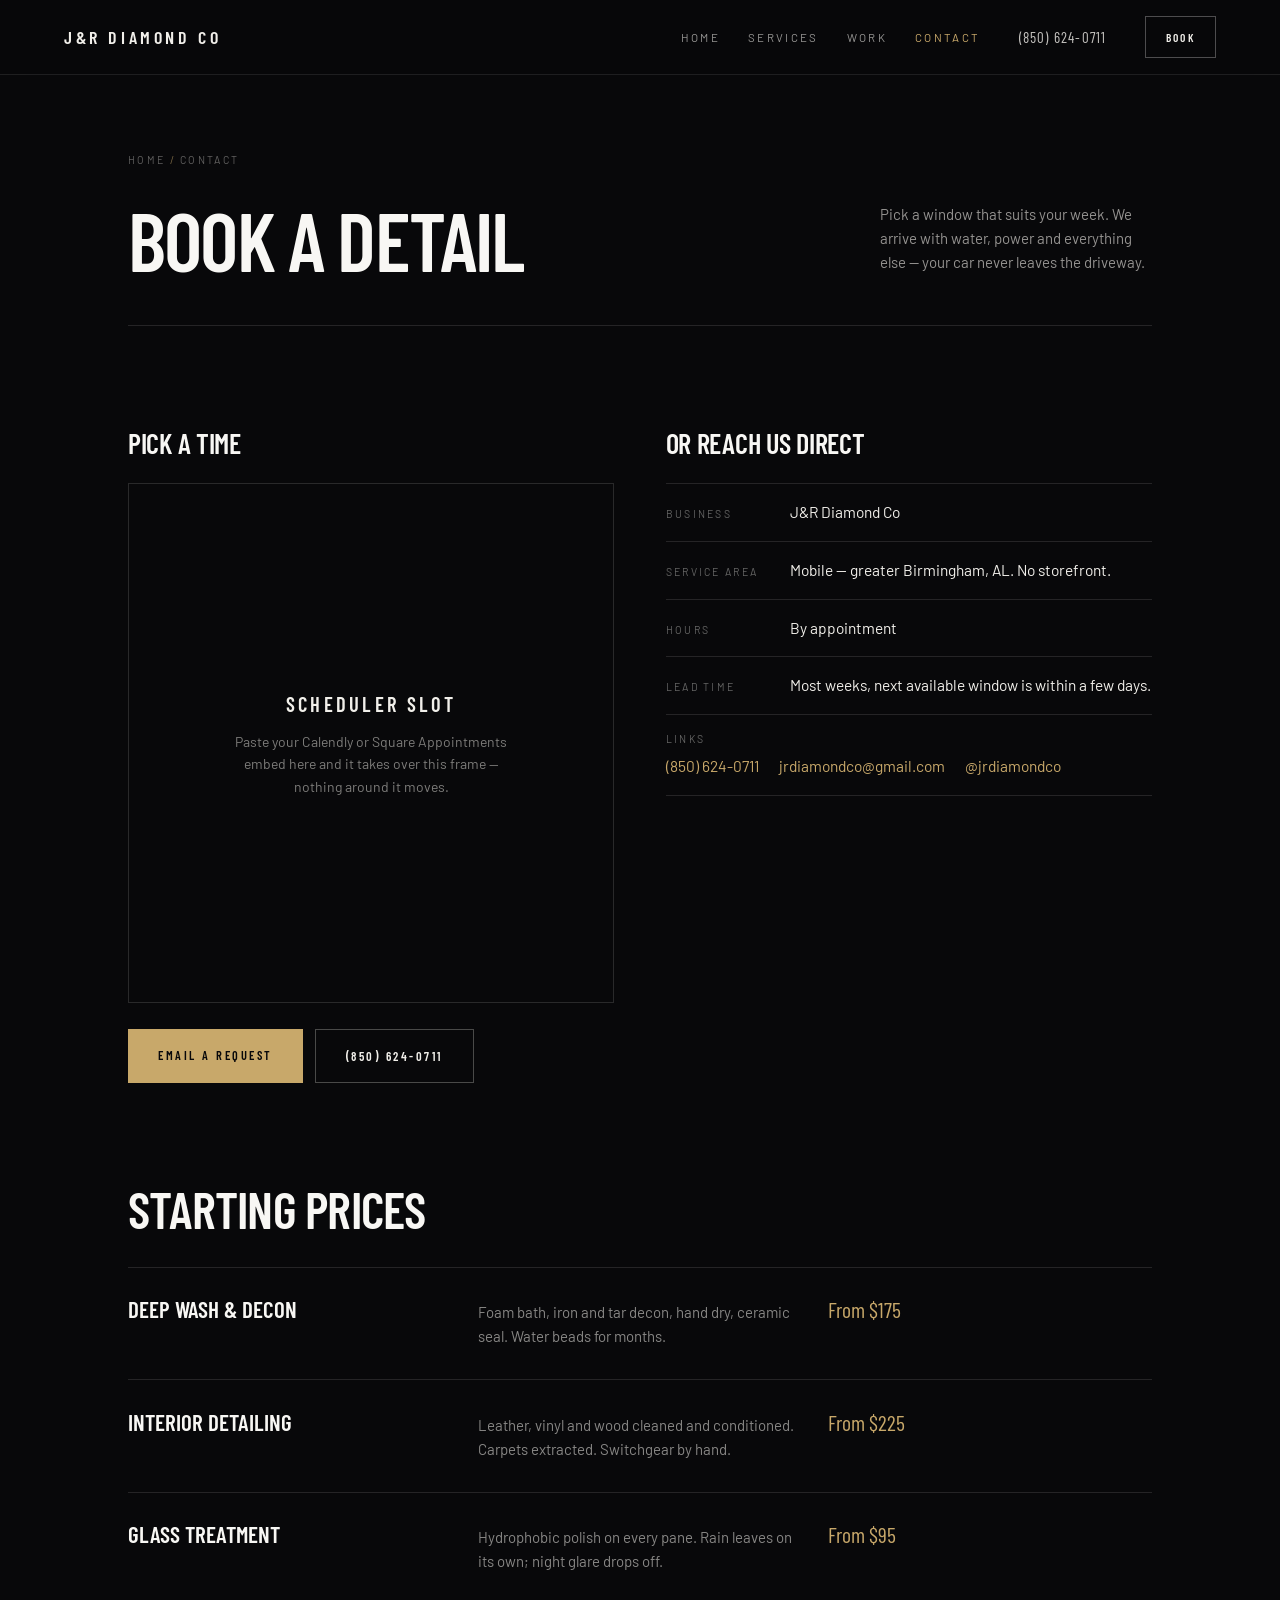
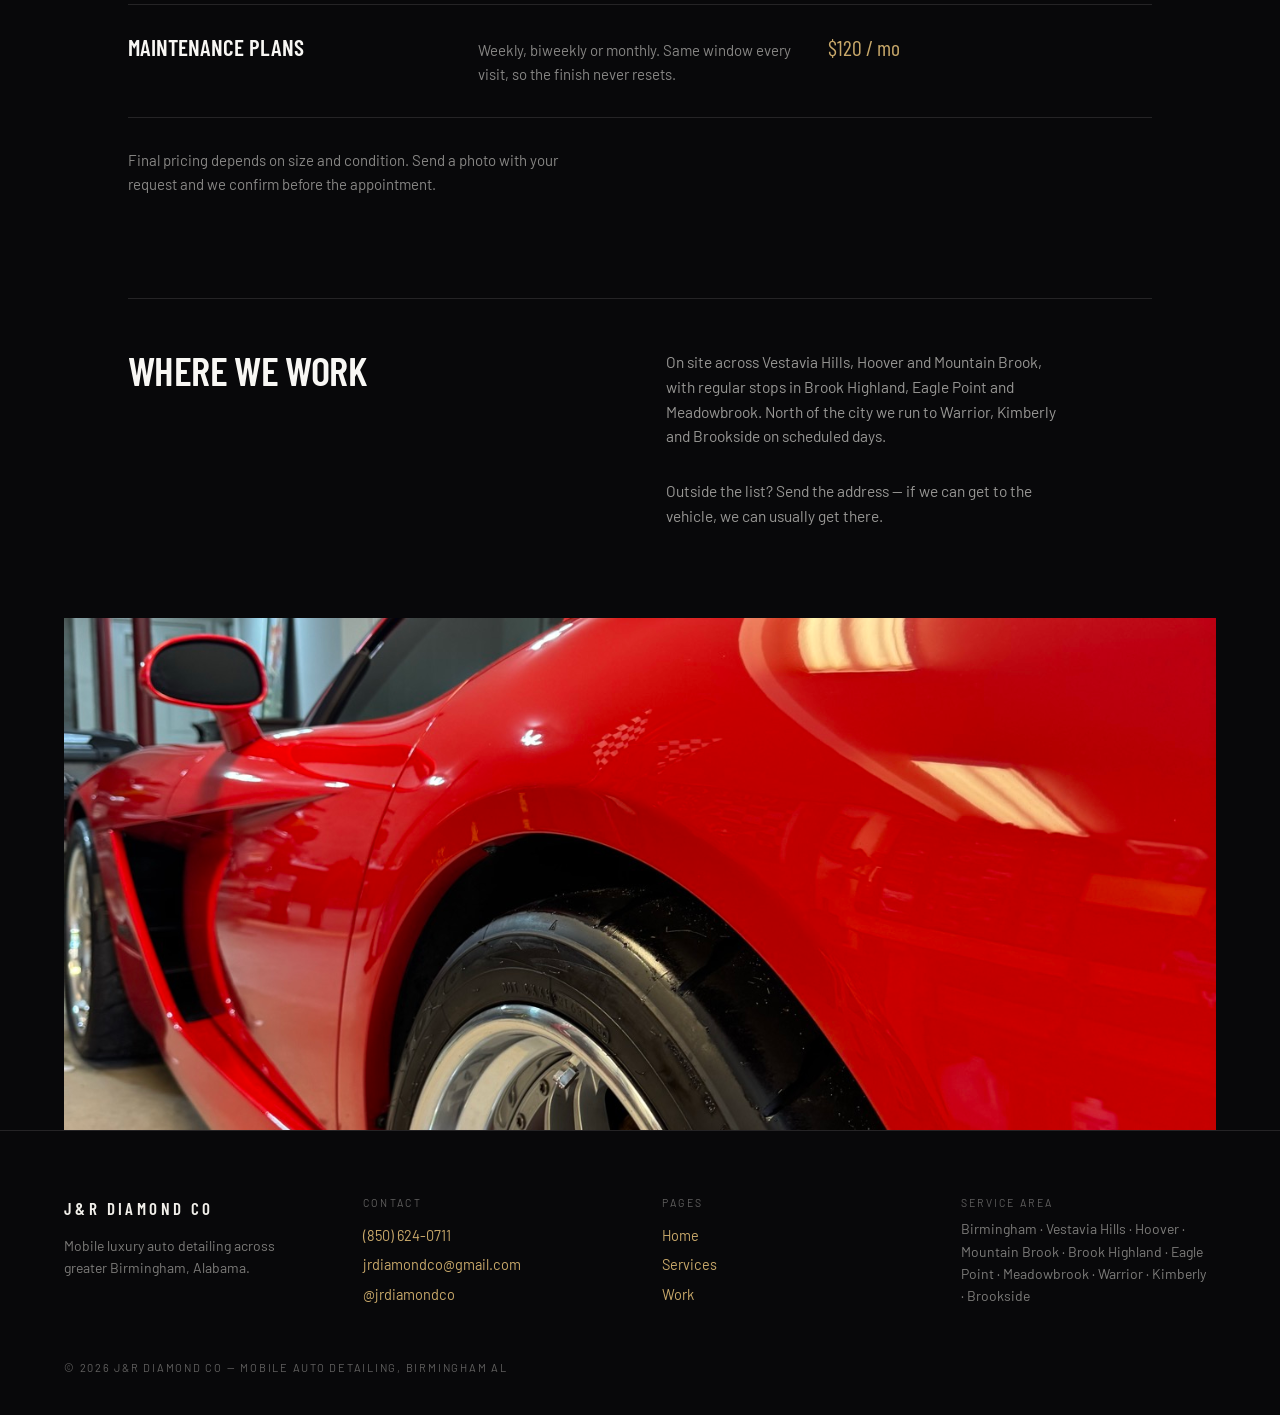
==== contact.html @ c534e70c "Initial commit: J&R Diamond Co site + Decap CMS integration Adds a runtime data loader (js/content.j" ====
<!DOCTYPE html>
<html lang="en">
<head>
<meta charset="utf-8">
<meta name="viewport" content="width=device-width, initial-scale=1">
<title>Book Mobile Detailing in Birmingham, AL | J&amp;R Diamond Co</title>
<meta name="description" content="Book mobile auto detailing with J&amp;R Diamond Co — call (850) 624-0711 or email jrdiamondco@gmail.com. On-site ceramic coating, interior detailing and glass treatment across greater Birmingham, Alabama.">
<meta name="robots" content="index, follow, max-image-preview:large">
<link rel="canonical" href="https://jrdiamondco.com/contact">
<meta property="og:type" content="website">
<meta property="og:site_name" content="J&amp;R Diamond Co">
<meta property="og:title" content="Book Mobile Detailing in Birmingham, AL | J&amp;R Diamond Co">
<meta property="og:description" content="Pick a window and we come to you — ceramic sealing, interior detailing and glass treatment across greater Birmingham, Alabama.">
<meta property="og:url" content="https://jrdiamondco.com/contact">
<meta property="og:image" content="https://jrdiamondco.com/images/og-jr-diamond-co-mobile-detailing-birmingham.jpg">
<meta property="og:image:width" content="1200">
<meta property="og:image:height" content="630">
<meta name="twitter:card" content="summary_large_image">
<meta name="twitter:title" content="Book Mobile Detailing in Birmingham, AL | J&amp;R Diamond Co">
<meta name="twitter:description" content="Call (850) 624-0711 or email jrdiamondco@gmail.com to book a mobile detail in greater Birmingham, Alabama.">
<meta name="twitter:image" content="https://jrdiamondco.com/images/og-jr-diamond-co-mobile-detailing-birmingham.jpg">
<link rel="stylesheet" href="css/style.css?v=5">
<script type="application/ld+json">
{
  "@context": "https://schema.org",
  "@type": "ContactPage",
  "@id": "https://jrdiamondco.com/contact#page",
  "url": "https://jrdiamondco.com/contact",
  "name": "Book mobile detailing — Birmingham, AL",
  "about": { "@id": "https://jrdiamondco.com/#business" },
  "breadcrumb": { "@type": "BreadcrumbList", "itemListElement": [
    { "@type": "ListItem", "position": 1, "name": "Home", "item": "https://jrdiamondco.com/" },
    { "@type": "ListItem", "position": 2, "name": "Contact", "item": "https://jrdiamondco.com/contact" }
  ] },
  "mainEntity": { "@type": "AutoDetailing", "@id": "https://jrdiamondco.com/#business", "name": "J&R Diamond Co", "telephone": "+1-850-624-0711", "email": "jrdiamondco@gmail.com", "url": "https://jrdiamondco.com/", "areaServed": { "@type": "City", "name": "Birmingham, AL" } }
}
</script>
</head>
<body>

<header class="site-header">
  <div class="wrap">
    <a href="index.html" class="wordmark">J&amp;R Diamond Co</a>
    <nav class="primary-nav" aria-label="Primary">
      <a href="index.html">Home</a>
      <a href="services.html">Services</a>
      <a href="gallery.html">Work</a>
      <a href="contact.html" aria-current="page">Contact</a>
    </nav>
    <a href="tel:+18506240711" class="nav-phone">(850) 624-0711</a>
    <a href="#book" class="btn-sm">Book</a>
    <button type="button" class="nav-burger" data-nav-burger aria-label="Open menu" aria-expanded="false" aria-controls="mobile-nav">
      <svg width="20" height="20" viewBox="0 0 24 24" fill="none" stroke="currentColor" stroke-width="1.6" stroke-linecap="round"><line class="l1" x1="3" y1="6" x2="21" y2="6"></line><line class="l2" x1="3" y1="12" x2="21" y2="12"></line><line class="l3" x1="3" y1="18" x2="21" y2="18"></line></svg>
    </button>
  </div>
</header>

<nav class="mobile-nav" id="mobile-nav" data-mobile-nav aria-label="Mobile">
  <a href="index.html">Home</a>
  <a href="services.html">Services</a>
  <a href="gallery.html">Work</a>
  <a href="contact.html" aria-current="page">Contact</a>
  <div class="mobile-nav-meta">
    <a href="tel:+18506240711">(850) 624-0711</a>
    <a href="#book">Book a detail →</a>
  </div>
</nav>

<main class="page-main">
  <div class="wrap">

    <nav class="breadcrumb" aria-label="Breadcrumb">
      <a href="index.html">Home</a> <span class="sep">/</span> Contact
    </nav>

    <div class="page-head">
      <h1>Book a detail</h1>
      <p>Pick a window that suits your week. We arrive with water, power and everything else — your car never leaves the driveway.</p>
    </div>

    <section id="book" class="booking-section" data-reveal>
      <div class="book-grid">

        <div class="book-col">
          <h2>Pick a time</h2>
          <div class="scheduler-embed" id="scheduler-embed">
            <div>
              <p class="t">Scheduler slot</p>
              <p class="d">Paste your Calendly or Square Appointments embed here and it takes over this frame — nothing around it moves.</p>
            </div>
          </div>
          <div class="book-btn-row">
            <a href="mailto:jrdiamondco@gmail.com?subject=Detail%20request%20—%20J%26R%20Diamond%20Co" class="btn btn-primary">Email a request</a>
            <a href="tel:+18506240711" class="btn btn-secondary">(850) 624-0711</a>
          </div>
        </div>

        <div class="book-col">
          <h2>Or reach us direct</h2>
          <dl class="info-list">
            <div class="info-row">
              <dt>Business</dt>
              <dd>J&amp;R Diamond Co</dd>
            </div>
            <div class="info-row">
              <dt>Service area</dt>
              <dd data-location-summary>Mobile — greater Birmingham, AL. No storefront.</dd>
            </div>
            <div class="info-row">
              <dt>Hours</dt>
              <dd>By appointment</dd>
            </div>
            <div class="info-row">
              <dt>Lead time</dt>
              <dd>Most weeks, next available window is within a few days.</dd>
            </div>
            <div class="info-row">
              <dt>Links</dt>
              <dd class="links">
                <a href="tel:+18506240711">(850) 624-0711</a>
                <a href="mailto:jrdiamondco@gmail.com?subject=Detail%20request%20—%20J%26R%20Diamond%20Co">jrdiamondco@gmail.com</a>
                <a href="https://www.instagram.com/jrdiamondco" rel="noopener">@jrdiamondco</a>
              </dd>
            </div>
          </dl>
        </div>
      </div>
    </section>

    <section aria-label="Services and starting prices" data-reveal>
      <h2 class="section-h" style="margin-bottom:clamp(20px,2.6vw,36px)">Starting prices</h2>
      <div class="price-rows">
        <a href="services.html" class="price-row" data-package="0">
          <h3 data-package-name>Deep Wash &amp; Decon</h3>
          <p class="note" data-package-description>Foam bath, iron and tar decon, hand dry, ceramic seal. Water beads for months.</p>
          <p class="price" data-package-price>From $175</p>
        </a>
        <a href="services.html" class="price-row" data-package="1">
          <h3 data-package-name>Interior Detailing</h3>
          <p class="note" data-package-description>Leather, vinyl and wood cleaned and conditioned. Carpets extracted. Switchgear by hand.</p>
          <p class="price" data-package-price>From $225</p>
        </a>
        <a href="services.html" class="price-row" data-package="2">
          <h3 data-package-name>Glass Treatment</h3>
          <p class="note" data-package-description>Hydrophobic polish on every pane. Rain leaves on its own; night glare drops off.</p>
          <p class="price" data-package-price>From $95</p>
        </a>
        <a href="services.html" class="price-row" data-package="3">
          <h3 data-package-name>Maintenance Plans</h3>
          <p class="note" data-package-description>Weekly, biweekly or monthly. Same window every visit, so the finish never resets.</p>
          <p class="price" data-package-price>$120 / mo</p>
        </a>
        <span class="price-rows-close"></span>
      </div>
      <p class="fine-print" style="margin-top:clamp(18px,2.4vw,30px)">Final pricing depends on size and condition. Send a photo with your request and we confirm before the appointment.</p>
    </section>

    <section aria-label="Where we work" data-reveal>
      <div class="where-grid">
        <h2>Where we work</h2>
        <div class="col">
          <p>On site across Vestavia Hills, Hoover and Mountain Brook, with regular stops in Brook Highland, Eagle Point and Meadowbrook. North of the city we run to Warrior, Kimberly and Brookside on scheduled days.</p>
          <p>Outside the list? Send the address — if we can get to the vehicle, we can usually get there.</p>
        </div>
      </div>
    </section>
  </div>

  <figure class="closing-photo">
    <img src="images/dodge-viper-exterior-detail-birmingham-al.jpg" alt="Red Dodge Viper with mirror-finish paint and polished wheel after an exterior detail by J&amp;R Diamond Co" width="1350" height="1800" loading="lazy" decoding="async">
  </figure>
</main>

<footer class="site-footer">
  <div class="footer-grid">
    <div class="footer-brand">
      <p>J&amp;R Diamond Co</p>
      <p>Mobile luxury auto detailing across greater Birmingham, Alabama.</p>
    </div>
    <div class="footer-col">
      <p class="label">Contact</p>
      <a href="tel:+18506240711">(850) 624-0711</a>
      <a href="mailto:jrdiamondco@gmail.com">jrdiamondco@gmail.com</a>
      <a href="https://www.instagram.com/jrdiamondco" rel="noopener">@jrdiamondco</a>
    </div>
    <div class="footer-col">
      <p class="label">Pages</p>
      <a href="index.html">Home</a>
      <a href="services.html">Services</a>
      <a href="gallery.html">Work</a>
    </div>
    <div class="footer-area">
      <p class="label">Service area</p>
      <p data-location-cities>Birmingham · Vestavia Hills · Hoover · Mountain Brook · Brook Highland · Eagle Point · Meadowbrook · Warrior · Kimberly · Brookside</p>
    </div>
  </div>
  <p class="footer-copy">© 2026 J&amp;R Diamond Co — Mobile auto detailing, Birmingham AL</p>
</footer>

<script src="js/main.js?v=5"></script>
<script src="js/content.js?v=1"></script>
</body>
</html>
---- css/style.css ----
@import url('https://fonts.googleapis.com/css2?family=Barlow+Condensed:wght@400;600&family=Barlow:wght@400;600&display=swap');

/* ---------- Tokens ---------- */
:root {
  --bg: #08080a;
  --text: #f1efea;
  --heading: #f8f7f4;
  --gold: #c8a86a;
  --gold-hover: #e3cd9c;

  --muted-82: rgba(241, 239, 234, .82);
  --muted-74: rgba(241, 239, 234, .74);
  --muted-64: rgba(241, 239, 234, .64);
  --muted-62: rgba(241, 239, 234, .62);
  --muted-6:  rgba(241, 239, 234, .6);
  --muted-58: rgba(241, 239, 234, .58);
  --muted-55: rgba(241, 239, 234, .55);
  --muted-5:  rgba(241, 239, 234, .5);
  --muted-42: rgba(241, 239, 234, .42);
  --muted-4:  rgba(241, 239, 234, .4);
  --muted-38: rgba(241, 239, 234, .38);

  --hairline-1: rgba(241, 239, 234, .1);
  --hairline-12: rgba(241, 239, 234, .12);
  --hairline-14: rgba(241, 239, 234, .14);
  --hairline-16: rgba(241, 239, 234, .16);
  --hairline-28: rgba(241, 239, 234, .28);
  --hairline-3: rgba(241, 239, 234, .3);

  --gold-045: rgba(200, 168, 106, .045);
  --gold-6: rgba(200, 168, 106, .6);
  --gold-65: rgba(200, 168, 106, .65);
  --gold-7: rgba(200, 168, 106, .7);
  --gold-8: rgba(200, 168, 106, .8);
  --gold-85: rgba(200, 168, 106, .85);

  --font-heading: 'Barlow Condensed', 'Arial Narrow', sans-serif;
  --font-body: 'Barlow', Arial, sans-serif;

  --max: 1440px;
  --pad-x: clamp(20px, 5vw, 72px);
  --section-pad: clamp(56px, 8vw, 140px);
}

/* ---------- Reset ---------- */
* { box-sizing: border-box; }
html { scroll-behavior: smooth; }
body {
  margin: 0;
  background: var(--bg);
  color: var(--text);
  font-family: var(--font-body);
  font-size: 16px;
  line-height: 1.6;
  -webkit-font-smoothing: antialiased;
  text-wrap: pretty;
  overflow-x: hidden;
}
img { display: block; max-width: 100%; }
a { color: var(--gold); text-decoration: none; }
a:hover { color: var(--gold-hover); }
ul { margin: 0; padding: 0; list-style: none; }
::selection { background: rgba(200, 168, 106, .28); }
:focus-visible { outline: 1px solid var(--gold); outline-offset: 3px; }

.wrap { max-width: var(--max); margin: 0 auto; padding-left: var(--pad-x); padding-right: var(--pad-x); }

/* ---------- Keyframes ---------- */
@keyframes jrFadeUp { from { opacity: 0; transform: translateY(28px); } to { opacity: 1; transform: translateY(0); } }
@keyframes jrHeroZoom { from { transform: scale(1.07); } to { transform: scale(1); } }
@keyframes jrMarquee { from { transform: translateX(0); } to { transform: translateX(-50%); } }

/* ---------- Header / Nav ---------- */
.site-header {
  position: sticky;
  top: 0;
  z-index: 60;
  background: rgba(8, 8, 10, .86);
  backdrop-filter: blur(14px);
  -webkit-backdrop-filter: blur(14px);
  border-bottom: 1px solid var(--hairline-1);
}
.site-header .wrap {
  padding-top: 16px;
  padding-bottom: 16px;
  display: flex;
  align-items: center;
  gap: clamp(16px, 3vw, 40px);
}

.wordmark {
  font-family: var(--font-heading);
  font-weight: 600;
  font-size: 18px;
  letter-spacing: .2em;
  text-transform: uppercase;
  color: var(--text);
  flex: 1 1 auto;
  min-width: 0;
  overflow: hidden;
  text-overflow: ellipsis;
  white-space: nowrap;
}
.wordmark:hover { color: var(--gold); }

.primary-nav {
  display: none;
  align-items: center;
  gap: clamp(18px, 2.2vw, 34px);
  margin-left: auto;
  font-size: 11.5px;
  letter-spacing: .2em;
  text-transform: uppercase;
}
.primary-nav a { color: var(--muted-62); }
.primary-nav a:hover { color: var(--gold); }
.primary-nav a[aria-current="page"] { color: var(--gold); }

.nav-phone {
  display: none;
  margin-left: auto;
  font-family: var(--font-heading);
  font-size: 15px;
  letter-spacing: .08em;
  color: rgba(241, 239, 234, .8);
  flex: 0 0 auto;
}
.nav-phone:hover { color: var(--gold); }

@media (min-width: 860px) {
  .primary-nav { display: flex; }
  .nav-phone { display: block; margin-left: 0; }
  .nav-burger { display: none !important; }
}

.btn {
  display: inline-block;
  font-family: var(--font-heading);
  font-weight: 600;
  font-size: 12.5px;
  letter-spacing: .2em;
  text-transform: uppercase;
  padding: 16px 32px;
  transition: background .25s, box-shadow .25s, border-color .25s, color .25s;
  cursor: pointer;
  border: none;
}
.btn-primary { background: var(--gold); color: var(--bg); }
.btn-primary:hover { background: var(--gold-hover); box-shadow: 0 14px 34px -14px rgba(200, 168, 106, .55); color: var(--bg); }
.btn-secondary { border: 1px solid var(--hairline-28); color: var(--text); background: transparent; }
.btn-secondary:hover { border-color: var(--gold); color: var(--gold); }
.btn-sm {
  display: none;
  flex: 0 0 auto;
  border: 1px solid var(--hairline-3);
  color: var(--text);
  font-family: var(--font-heading);
  font-weight: 600;
  font-size: 11.5px;
  letter-spacing: .2em;
  text-transform: uppercase;
  padding: 11px 20px;
  background: transparent;
}
.btn-sm:hover { border-color: var(--gold); color: var(--gold); }
@media (min-width: 860px) {
  .btn-sm { display: inline-block; }
}
.btn-glow-wrap { position: relative; display: flex; gap: 12px; flex-wrap: wrap; }
.btn-glow-wrap::before {
  content: '';
  position: absolute;
  inset: -36px;
  z-index: -1;
  pointer-events: none;
  background: radial-gradient(circle at 30% 50%, rgba(200, 168, 106, .26), transparent 62%);
  filter: blur(18px);
}

/* ---------- Mobile nav drawer ---------- */
.nav-burger {
  display: grid;
  place-items: center;
  flex: 0 0 auto;
  width: 38px;
  height: 38px;
  border: 1px solid var(--hairline-3);
  background: transparent;
  color: var(--text);
  cursor: pointer;
  transition: border-color .25s, color .25s;
}
.nav-burger:hover, .nav-burger:focus-visible { border-color: var(--gold); color: var(--gold); }
.nav-burger svg .l2 { transition: opacity .2s; }
.nav-burger[aria-expanded="true"] svg .l1 { transform: translateY(6px) rotate(45deg); }
.nav-burger[aria-expanded="true"] svg .l2 { opacity: 0; }
.nav-burger[aria-expanded="true"] svg .l3 { transform: translateY(-6px) rotate(-45deg); }
.nav-burger svg line { transition: transform .25s, opacity .2s; transform-origin: center; }

.mobile-nav {
  position: fixed;
  inset: 0;
  z-index: 90;
  background: rgba(4, 4, 5, .97);
  backdrop-filter: blur(8px);
  display: flex;
  flex-direction: column;
  padding: clamp(90px, 18vh, 140px) var(--pad-x) 40px;
  gap: clamp(20px, 5vw, 36px);
  opacity: 0;
  visibility: hidden;
  transform: translateY(-8px);
  transition: opacity .3s ease, transform .3s ease, visibility 0s linear .3s;
}
.mobile-nav.is-open {
  opacity: 1;
  visibility: visible;
  transform: translateY(0);
  transition: opacity .3s ease, transform .3s ease, visibility 0s;
}
.mobile-nav a {
  font-family: var(--font-heading);
  font-weight: 600;
  font-size: clamp(30px, 9vw, 48px);
  text-transform: uppercase;
  letter-spacing: -.01em;
  color: var(--heading);
  line-height: 1.1;
}
.mobile-nav a:hover, .mobile-nav a[aria-current="page"] { color: var(--gold); }
.mobile-nav .mobile-nav-meta {
  margin-top: auto;
  display: flex;
  flex-direction: column;
  gap: 16px;
  padding-top: 24px;
  border-top: 1px solid var(--hairline-14);
}
.mobile-nav .mobile-nav-meta a {
  font-family: var(--font-heading);
  font-size: 16px;
  letter-spacing: .06em;
  text-transform: none;
  color: var(--muted-82);
}
body.nav-locked { overflow: hidden; }

@media (min-width: 860px) {
  .mobile-nav { display: none; }
}

/* ---------- Hero ---------- */
.hero {
  position: relative;
  min-height: clamp(560px, 92vh, 1000px);
  display: flex;
  align-items: flex-end;
  overflow: hidden;
  isolation: isolate;
}
.hero-img {
  position: absolute;
  inset: 0;
  z-index: -2;
  width: 100%;
  height: 100%;
  object-fit: cover;
  /* car sits low in the source crop; bias down so it stays framed as the
     visible vertical slice shrinks on wide viewports */
  object-position: 50% 72%;
  animation: jrHeroZoom 1.8s cubic-bezier(.16, 1, .3, 1) both;
}
.hero-scrim {
  position: absolute;
  inset: 0;
  z-index: -1;
  background: linear-gradient(180deg, rgba(8, 8, 10, .62) 0%, rgba(8, 8, 10, .14) 34%, rgba(8, 8, 10, .72) 78%, #08080a 100%);
}
.hero-content { width: 100%; padding: 0 var(--pad-x) clamp(44px, 7vw, 96px); }
.kicker {
  margin: 0 0 clamp(16px, 2vw, 26px);
  font-family: var(--font-heading);
  font-size: 12px;
  letter-spacing: .36em;
  text-transform: uppercase;
  color: var(--gold);
  opacity: 0;
  animation: jrFadeUp .7s cubic-bezier(.16, 1, .3, 1) .05s both;
}
.hero h1 {
  margin: 0;
  max-width: 16ch;
  font-family: var(--font-heading);
  font-weight: 600;
  text-transform: uppercase;
  font-size: clamp(46px, 8.6vw, 146px);
  line-height: .86;
  letter-spacing: -.02em;
  color: var(--heading);
  opacity: 0;
  animation: jrFadeUp .8s cubic-bezier(.16, 1, .3, 1) .15s both;
}
.hero-bottom {
  display: flex;
  flex-wrap: wrap;
  gap: clamp(20px, 4vw, 64px);
  align-items: flex-end;
  margin-top: clamp(28px, 4vw, 56px);
}
.hero-sub {
  margin: 0;
  max-width: 34ch;
  font-size: clamp(15.5px, 1.2vw, 18.5px);
  color: var(--muted-74);
  opacity: 0;
  animation: jrFadeUp .8s cubic-bezier(.16, 1, .3, 1) .28s both;
}
.hero-ctas { opacity: 0; animation: jrFadeUp .8s cubic-bezier(.16, 1, .3, 1) .4s both; }

/* ---------- Section headings ---------- */
h2.section-h {
  margin: 0;
  font-family: var(--font-heading);
  font-weight: 600;
  text-transform: uppercase;
  font-size: clamp(30px, 4vw, 62px);
  line-height: .94;
  letter-spacing: -.015em;
  color: var(--heading);
}
section { padding-top: var(--section-pad); }

/* ---------- Recent work grid ---------- */
.work-head {
  display: flex;
  flex-wrap: wrap;
  gap: clamp(16px, 4vw, 48px);
  align-items: baseline;
  justify-content: space-between;
  margin-bottom: clamp(24px, 3.4vw, 48px);
}
.work-link {
  font-family: var(--font-heading);
  font-weight: 600;
  font-size: 12px;
  letter-spacing: .2em;
  text-transform: uppercase;
  color: var(--gold);
}
.work-link:hover { color: var(--gold-hover); }
.photo-grid {
  display: grid;
  grid-template-columns: repeat(auto-fit, minmax(min(100%, 300px), 1fr));
  gap: clamp(14px, 1.8vw, 26px);
}
.photo-grid figure { margin: 0; }
.photo-frame { overflow: hidden; }
.photo-frame img {
  width: 100%;
  height: clamp(300px, 34vw, 460px);
  object-fit: cover;
  transition: transform .6s cubic-bezier(.16, 1, .3, 1);
}
.photo-frame:hover img { transform: scale(1.06); }
/* wide source in a portrait tile: hold the crop on the subject instead of the centre */
.photo-frame img.focus-left { object-position: 18% 50%; }
figcaption.cap {
  margin-top: 11px;
  font-size: 11px;
  letter-spacing: .18em;
  text-transform: uppercase;
  color: var(--muted-42);
}

/* ---------- Reveal ---------- */
[data-reveal], [data-reveal-group] > * {
  opacity: 0;
  transform: translateY(24px);
  transition: opacity .7s cubic-bezier(.16, 1, .3, 1), transform .7s cubic-bezier(.16, 1, .3, 1);
}
[data-reveal].is-visible, [data-reveal-group] > *.is-visible { opacity: 1; transform: translateY(0); }

/* ---------- Testimonials / marquee ---------- */
.reviews-section { padding-bottom: 0; overflow: hidden; }
.reviews-head { max-width: var(--max); margin: 0 auto clamp(28px, 4vw, 56px); padding: 0 var(--pad-x); }
.reviews-head .kicker-static {
  margin: 0 0 14px;
  font-family: var(--font-heading);
  font-size: 12px;
  letter-spacing: .32em;
  text-transform: uppercase;
  color: var(--gold);
}
.marquee-viewport { position: relative; }
.marquee-viewport::before {
  content: '';
  position: absolute;
  inset: 0;
  z-index: 2;
  pointer-events: none;
  background: linear-gradient(90deg, var(--bg) 0%, rgba(8, 8, 10, 0) 8%, rgba(8, 8, 10, 0) 92%, var(--bg) 100%);
}
.marquee-track {
  display: flex;
  gap: clamp(16px, 2vw, 26px);
  width: max-content;
  padding: 0 var(--pad-x);
  /* duration scales with card count so scroll speed stays constant (9 reviews) */
  animation: jrMarquee 69s linear infinite;
}
.marquee-track:hover { animation-play-state: paused; }
.review-card {
  flex: 0 0 auto;
  width: min(86vw, 360px);
  border: 1px solid var(--hairline-14);
  padding: clamp(22px, 2.6vw, 30px);
  display: flex;
  flex-direction: column;
  gap: 16px;
}
.review-stars { display: flex; gap: 3px; }
.review-quote { margin: 0; font-size: 15.5px; line-height: 1.6; color: var(--muted-82); }
.review-meta { margin: 0; font-family: var(--font-heading); font-size: 11px; letter-spacing: .18em; text-transform: uppercase; color: var(--muted-42); }

/* ---------- Service area ---------- */
.service-area-grid {
  display: grid;
  grid-template-columns: repeat(auto-fit, minmax(min(100%, 320px), 1fr));
  gap: clamp(28px, 5vw, 80px);
  align-items: start;
}
.service-area-grid h2 { margin: 0 0 clamp(18px, 2.4vw, 30px); max-width: 18ch; font-family: var(--font-heading); font-weight: 600; text-transform: uppercase; font-size: clamp(28px, 3.6vw, 56px); line-height: .96; letter-spacing: -.015em; color: var(--heading); }
.service-area-grid p.blurb { margin: 0; max-width: 40ch; font-size: 15.5px; color: var(--muted-6); }
.city-list {
  margin: 0;
  font-family: var(--font-heading);
  font-size: clamp(17px, 1.7vw, 26px);
  line-height: 1.5;
  letter-spacing: .06em;
  text-transform: uppercase;
  color: var(--muted-82);
}
.city-list .dot { color: var(--gold-7); }

/* ---------- CTA panel ---------- */
.cta-panel {
  position: relative;
  margin-top: var(--section-pad);
  min-height: clamp(420px, 70vh, 760px);
  display: flex;
  align-items: flex-end;
  overflow: hidden;
  isolation: isolate;
  background: #08080a;
}
.cta-bg {
  position: absolute;
  inset: 0;
  z-index: -2;
  width: 100%;
  height: 100%;
  object-fit: cover;
  /* band crop carries sky/roofline above the car; bias down so the car stays framed as the
     panel gets wider and the visible vertical slice shrinks */
  object-position: 50% 85%;
}
.cta-scrim {
  position: absolute;
  inset: 0;
  z-index: -1;
  background:
    radial-gradient(circle at 18% 26%, rgba(200, 168, 106, .22), transparent 55%),
    linear-gradient(180deg, rgba(8, 8, 10, .4) 0%, rgba(8, 8, 10, .55) 45%, rgba(8, 8, 10, .92) 100%);
}
.cta-panel .wrap {
  width: 100%;
  padding-top: 0;
  padding-bottom: clamp(40px, 6vw, 88px);
  display: flex;
  flex-wrap: wrap;
  gap: clamp(20px, 4vw, 64px);
  align-items: flex-end;
  justify-content: space-between;
}
.cta-panel h2 { margin: 0; max-width: 16ch; font-family: var(--font-heading); font-weight: 600; text-transform: uppercase; font-size: clamp(30px, 4.6vw, 76px); line-height: .9; letter-spacing: -.018em; color: var(--heading); }

.cta-row {
  border-top: 1px solid var(--hairline-12);
  padding-top: clamp(30px, 4vw, 60px);
  display: flex;
  flex-wrap: wrap;
  gap: clamp(20px, 4vw, 64px);
  align-items: flex-end;
  justify-content: space-between;
}
.cta-row h2 { margin: 0; max-width: 18ch; font-family: var(--font-heading); font-weight: 600; text-transform: uppercase; font-size: clamp(28px, 3.8vw, 60px); line-height: .92; letter-spacing: -.018em; color: var(--heading); }

/* ---------- Footer ---------- */
.site-footer {
  border-top: 1px solid var(--hairline-12);
  padding: clamp(40px, 5vw, 72px) var(--pad-x) clamp(26px, 3vw, 40px);
}
.footer-grid {
  max-width: var(--max);
  margin: 0 auto;
  display: grid;
  grid-template-columns: repeat(auto-fit, minmax(min(100%, 200px), 1fr));
  gap: clamp(24px, 3.4vw, 56px);
  align-items: start;
}
.footer-brand p:first-child { margin: 0 0 12px; font-family: var(--font-heading); font-weight: 600; font-size: 17px; letter-spacing: .2em; text-transform: uppercase; color: var(--text); }
.footer-brand p:last-child { margin: 0; max-width: 28ch; font-size: 14px; color: var(--muted-5); }
.footer-col { display: flex; flex-direction: column; gap: 6px; }
.footer-col .label, .footer-area .label { margin: 0 0 6px; font-size: 10.5px; letter-spacing: .22em; text-transform: uppercase; color: var(--muted-38); }
.footer-col a { font-size: 14.5px; }
.footer-area p { margin: 0; font-size: 14px; color: var(--muted-5); }
.footer-copy {
  max-width: var(--max);
  margin: clamp(28px, 4vw, 56px) auto 0;
  font-size: 11px;
  letter-spacing: .16em;
  text-transform: uppercase;
  color: var(--muted-38);
}

/* ---------- Breadcrumb / page headers ---------- */
main.page-main { padding: clamp(44px, 6vw, 96px) var(--pad-x) 0; }
.breadcrumb {
  margin-bottom: clamp(20px, 2.6vw, 36px);
  font-size: 10.5px;
  letter-spacing: .22em;
  text-transform: uppercase;
  color: var(--muted-38);
}
.breadcrumb a { color: var(--muted-38); }
.breadcrumb a:hover { color: var(--gold); }
.breadcrumb .sep { color: var(--gold-6); }
.page-head {
  display: flex;
  flex-wrap: wrap;
  gap: clamp(20px, 4vw, 64px);
  align-items: flex-end;
  justify-content: space-between;
  padding-bottom: clamp(30px, 4vw, 60px);
  border-bottom: 1px solid var(--hairline-12);
}
.page-head h1 {
  margin: 0;
  max-width: 14ch;
  font-family: var(--font-heading);
  font-weight: 600;
  text-transform: uppercase;
  font-size: clamp(38px, 6.4vw, 108px);
  line-height: .86;
  letter-spacing: -.022em;
  color: var(--heading);
}
.page-head p { margin: 0; max-width: 34ch; font-size: clamp(15px, 1.05vw, 17px); color: var(--muted-6); }

/* ---------- Services page ---------- */
.service-block { padding: clamp(40px, 5.4vw, 96px) 0 0; }
.service-block-grid {
  display: grid;
  grid-template-columns: repeat(auto-fit, minmax(min(100%, 320px), 1fr));
  gap: clamp(24px, 4vw, 72px);
  align-items: start;
}
.service-num { margin: 0 0 clamp(14px, 1.8vw, 24px); font-family: var(--font-heading); font-size: 12px; letter-spacing: .3em; color: var(--gold-85); }
.service-block h2 { margin: 0 0 14px; font-family: var(--font-heading); font-weight: 600; text-transform: uppercase; font-size: clamp(26px, 3.2vw, 50px); line-height: .98; letter-spacing: -.015em; color: var(--heading); }
.service-blurb { margin: 0 0 clamp(18px, 2.2vw, 28px); max-width: 42ch; font-size: 16px; color: var(--muted-64); }
.service-price { margin: 0 0 clamp(20px, 2.4vw, 30px); font-family: var(--font-heading); font-size: clamp(24px, 2.2vw, 36px); line-height: 1; color: var(--gold); }
.dash-list { display: grid; gap: 8px; }
.dash-list li { display: flex; gap: 12px; align-items: baseline; font-size: 15px; color: var(--muted-6); }
.dash-list li::before { content: '—'; color: var(--gold-8); }
.service-figure { margin: 0; }
.service-figure .photo-frame img { height: clamp(280px, 36vw, 520px); object-fit: cover; }
.fine-print { margin: clamp(36px, 4.4vw, 72px) 0 0; max-width: 56ch; font-size: 15px; color: var(--muted-55); }

.where-grid {
  display: grid;
  grid-template-columns: repeat(auto-fit, minmax(min(100%, 320px), 1fr));
  gap: clamp(24px, 4vw, 72px);
  align-items: start;
  border-top: 1px solid var(--hairline-12);
  padding-top: clamp(30px, 4vw, 60px);
}
.where-grid h2 { margin: 0; max-width: 16ch; font-family: var(--font-heading); font-weight: 600; text-transform: uppercase; font-size: clamp(26px, 3.2vw, 50px); line-height: .96; letter-spacing: -.015em; color: var(--heading); }
.where-grid .col { display: flex; flex-direction: column; gap: clamp(18px, 2.4vw, 30px); }
.where-grid p { margin: 0; max-width: 44ch; font-size: 15.5px; color: var(--muted-62); }
.where-grid strong, .where-grid .hi { color: var(--gold); font-weight: 400; }

.booking-section { padding-top: var(--section-pad); }

/* ---------- Gallery page ---------- */
.gallery-hero { margin: clamp(28px, 4vw, 64px) 0 0; }
.gallery-hero .photo-frame img { height: clamp(320px, 52vw, 720px); object-fit: cover; }
.gallery-hero figcaption { margin-top: 12px; display: flex; flex-wrap: wrap; gap: 6px 22px; font-size: 11px; letter-spacing: .18em; text-transform: uppercase; color: var(--muted-42); }
.gallery-hero figcaption .strong { color: rgba(241, 239, 234, .78); }

.masonry { columns: 300px 3; column-gap: clamp(14px, 1.8vw, 26px); margin-top: clamp(14px, 1.8vw, 26px); }
.masonry figure { margin: 0 0 clamp(14px, 1.8vw, 26px); break-inside: avoid; }
.masonry .photo-frame img { width: 100%; height: auto; }
.masonry figcaption .strong { color: rgba(241, 239, 234, .78); }

.ba-section { padding: clamp(56px, 7vw, 120px) 0 0; }
.ba-section h2 { margin: 0 0 10px; font-family: var(--font-heading); font-weight: 600; text-transform: uppercase; font-size: clamp(28px, 3.6vw, 56px); line-height: .94; letter-spacing: -.015em; color: var(--heading); }
.ba-instruction { margin: 0 0 clamp(22px, 3vw, 44px); font-size: 14px; color: var(--muted-5); }
.ba-grid { display: grid; grid-template-columns: repeat(auto-fit, minmax(min(100%, 280px), 1fr)); gap: clamp(18px, 2.6vw, 40px); }
.ba-grid figure { margin: 0; }

.ba-frame { position: relative; overflow: hidden; aspect-ratio: 4 / 3; touch-action: none; user-select: none; cursor: ew-resize; }
.ba-frame img { position: absolute; inset: 0; width: 100%; height: 100%; object-fit: cover; }
.ba-before { clip-path: inset(0 50% 0 0); }
.ba-chip { position: absolute; top: 10px; font-family: var(--font-heading); font-size: 10px; letter-spacing: .26em; text-transform: uppercase; padding: 6px 10px; pointer-events: none; }
.ba-chip-before { left: 10px; background: rgba(8, 8, 10, .74); color: rgba(241, 239, 234, .85); }
.ba-chip-after { right: 10px; background: var(--gold); color: var(--bg); font-weight: 600; }
.ba-handle { position: absolute; top: 0; bottom: 0; left: 50%; width: 0; }
.ba-handle-line { position: absolute; top: 0; bottom: 0; left: 0; width: 2px; background: rgba(241, 239, 234, .9); transform: translateX(-1px); pointer-events: none; }
.ba-knob { position: absolute; top: 50%; left: 0; transform: translate(-50%, -50%); width: 40px; height: 40px; border-radius: 50%; background: #0c0c0e; border: 1px solid var(--gold-65); display: grid; place-items: center; cursor: ew-resize; }

/* ---------- Lightbox ---------- */
.lightbox {
  position: fixed;
  inset: 0;
  z-index: 300;
  display: none;
  align-items: center;
  justify-content: center;
  background: rgba(4, 4, 5, .94);
  padding: min(6vw, 48px);
}
.lightbox.is-open { display: flex; }
.lb-btn {
  position: absolute;
  border: 1px solid var(--hairline-3);
  background: transparent;
  color: var(--text);
  cursor: pointer;
  display: grid;
  place-items: center;
}
.lb-btn:hover { border-color: var(--gold); color: var(--gold); }
.lb-close { top: 20px; right: 20px; width: 44px; height: 44px; }
.lb-prev { left: 12px; top: 50%; transform: translateY(-50%); width: 48px; height: 48px; }
.lb-next { right: 12px; top: 50%; transform: translateY(-50%); width: 48px; height: 48px; }
.lightbox figure { margin: 0; max-width: min(1200px, 88vw); max-height: 86vh; }
.lightbox img { display: block; width: 100%; max-height: 76vh; object-fit: contain; }
.lightbox figcaption { margin-top: 16px; text-align: center; font-family: var(--font-heading); font-size: 11px; letter-spacing: .2em; text-transform: uppercase; color: var(--muted-6); }
[data-lightbox-item] { cursor: zoom-in; }

/* ---------- Contact page ---------- */
.book-grid { display: grid; grid-template-columns: repeat(auto-fit, minmax(min(100%, 320px), 1fr)); gap: clamp(26px, 4vw, 72px); align-items: start; }
.book-col h2 { margin: 0 0 clamp(16px, 2.2vw, 26px); font-family: var(--font-heading); font-weight: 600; text-transform: uppercase; font-size: clamp(22px, 2.2vw, 32px); line-height: 1; letter-spacing: -.01em; color: var(--heading); }
.scheduler-embed {
  min-height: clamp(360px, 44vw, 520px);
  display: grid;
  place-items: center;
  text-align: center;
  padding: clamp(26px, 4vw, 56px);
  border: 1px solid var(--hairline-14);
}
.scheduler-embed .t { margin: 0 0 10px; font-family: var(--font-heading); font-weight: 600; font-size: clamp(17px, 1.6vw, 24px); letter-spacing: .16em; text-transform: uppercase; color: var(--text); }
.scheduler-embed .d { margin: 0 auto; max-width: 34ch; font-size: 14px; color: var(--muted-5); }
.book-btn-row { display: flex; gap: 12px; flex-wrap: wrap; margin-top: clamp(16px, 2.2vw, 26px); }
.book-btn-row .btn { padding: 16px 30px; }

dl.info-list { margin: 0; display: flex; flex-direction: column; }
.info-row { display: flex; flex-wrap: wrap; gap: 6px 20px; align-items: baseline; padding: 16px 0; border-top: 1px solid var(--hairline-12); }
.info-row:last-of-type { border-bottom: 1px solid var(--hairline-12); }
.info-row dt { min-width: 104px; font-size: 10.5px; letter-spacing: .22em; text-transform: uppercase; color: var(--muted-4); }
.info-row dd { margin: 0; font-size: 15.5px; }
.info-row dd.links { display: flex; flex-wrap: wrap; gap: 6px 20px; }


.price-rows { display: flex; flex-direction: column; }
.price-row {
  border-top: 1px solid var(--hairline-12);
  display: grid;
  grid-template-columns: repeat(auto-fit, minmax(min(100%, 240px), 1fr));
  gap: clamp(8px, 2vw, 40px);
  padding: clamp(20px, 2.4vw, 32px) 0;
  align-items: baseline;
  color: inherit;
}
.price-row:hover { background: var(--gold-045); }
.price-row h3 { margin: 0; font-family: var(--font-heading); font-weight: 600; text-transform: uppercase; font-size: clamp(19px, 1.8vw, 28px); line-height: 1.02; color: var(--heading); }
.price-row .note { margin: 0; font-size: 15px; color: var(--muted-55); }
.price-row .price { margin: 0; font-family: var(--font-heading); font-size: clamp(20px, 1.7vw, 28px); line-height: 1; color: var(--gold); justify-self: start; }
.price-rows-close { border-top: 1px solid var(--hairline-12); display: block; }

.closing-photo { margin: clamp(56px, 7vw, 120px) 0 0; }
.closing-photo img { width: 100%; height: clamp(260px, 40vw, 560px); object-fit: cover; }
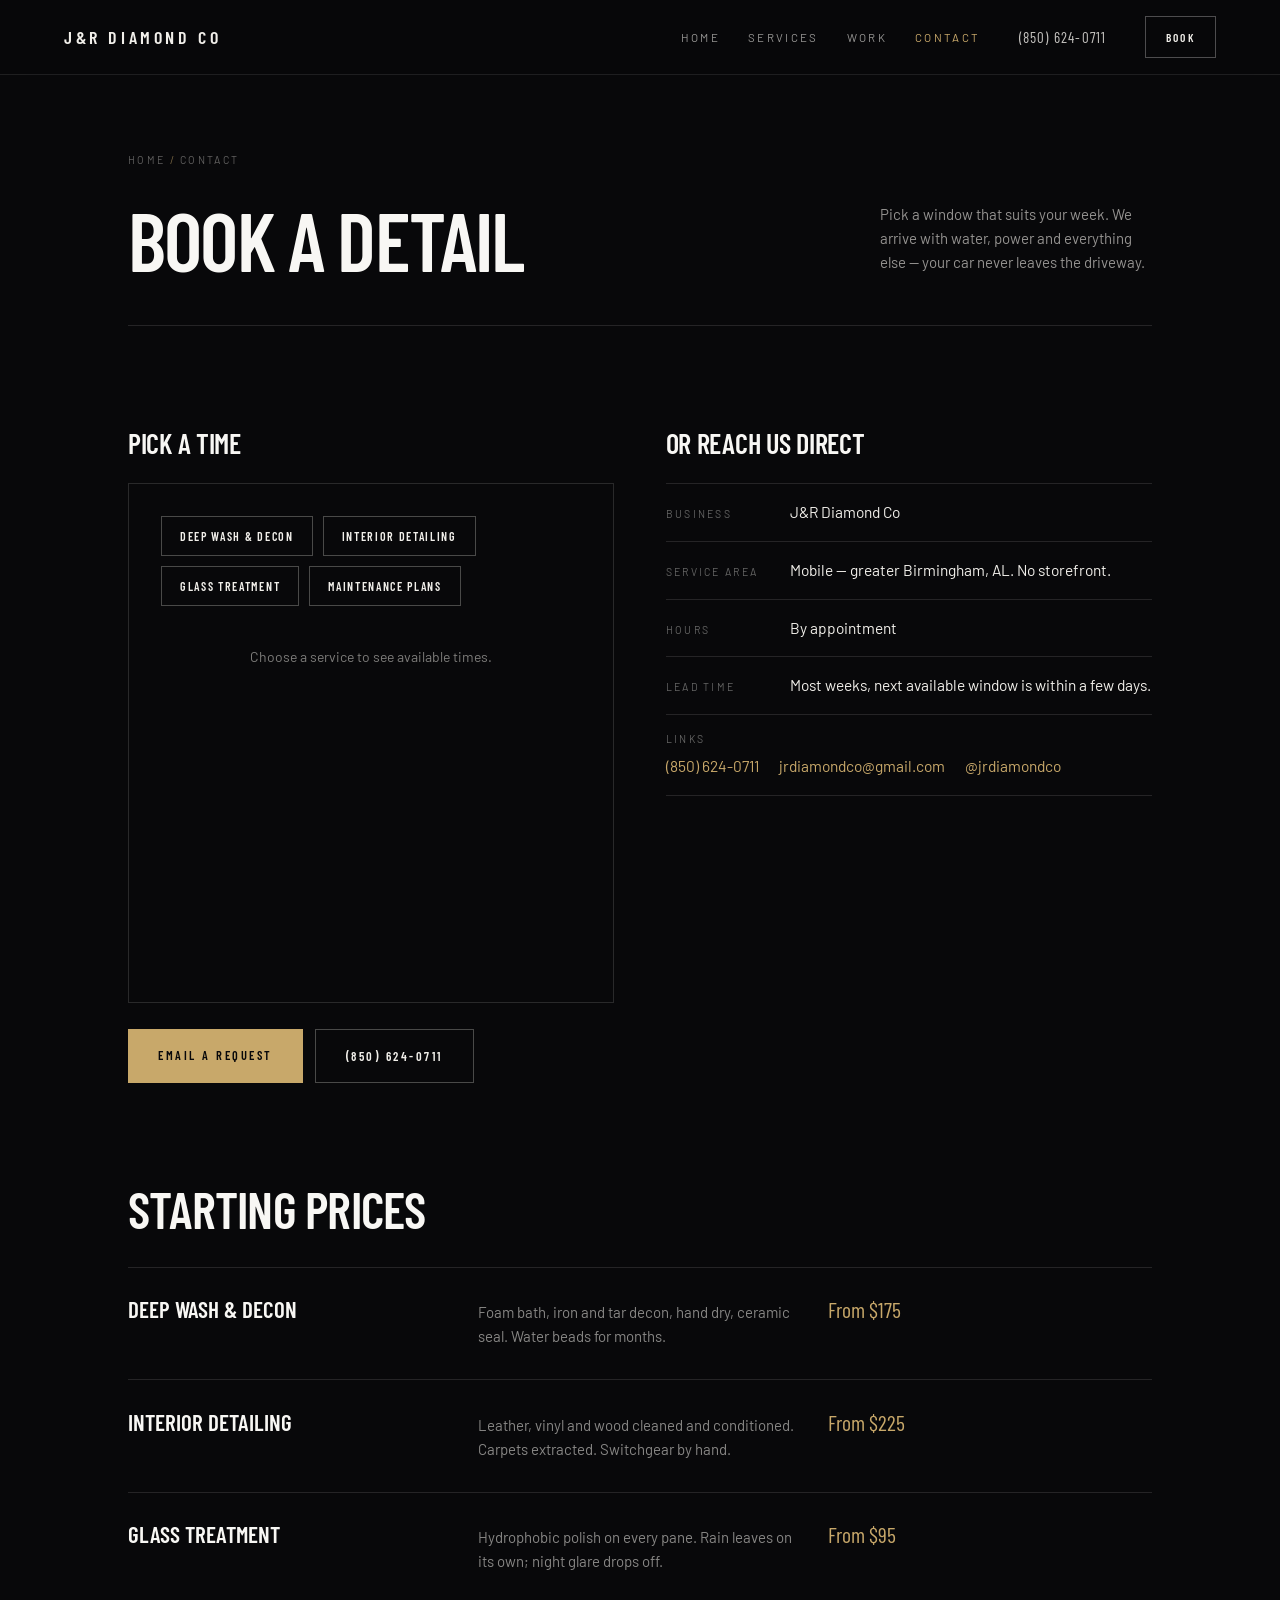
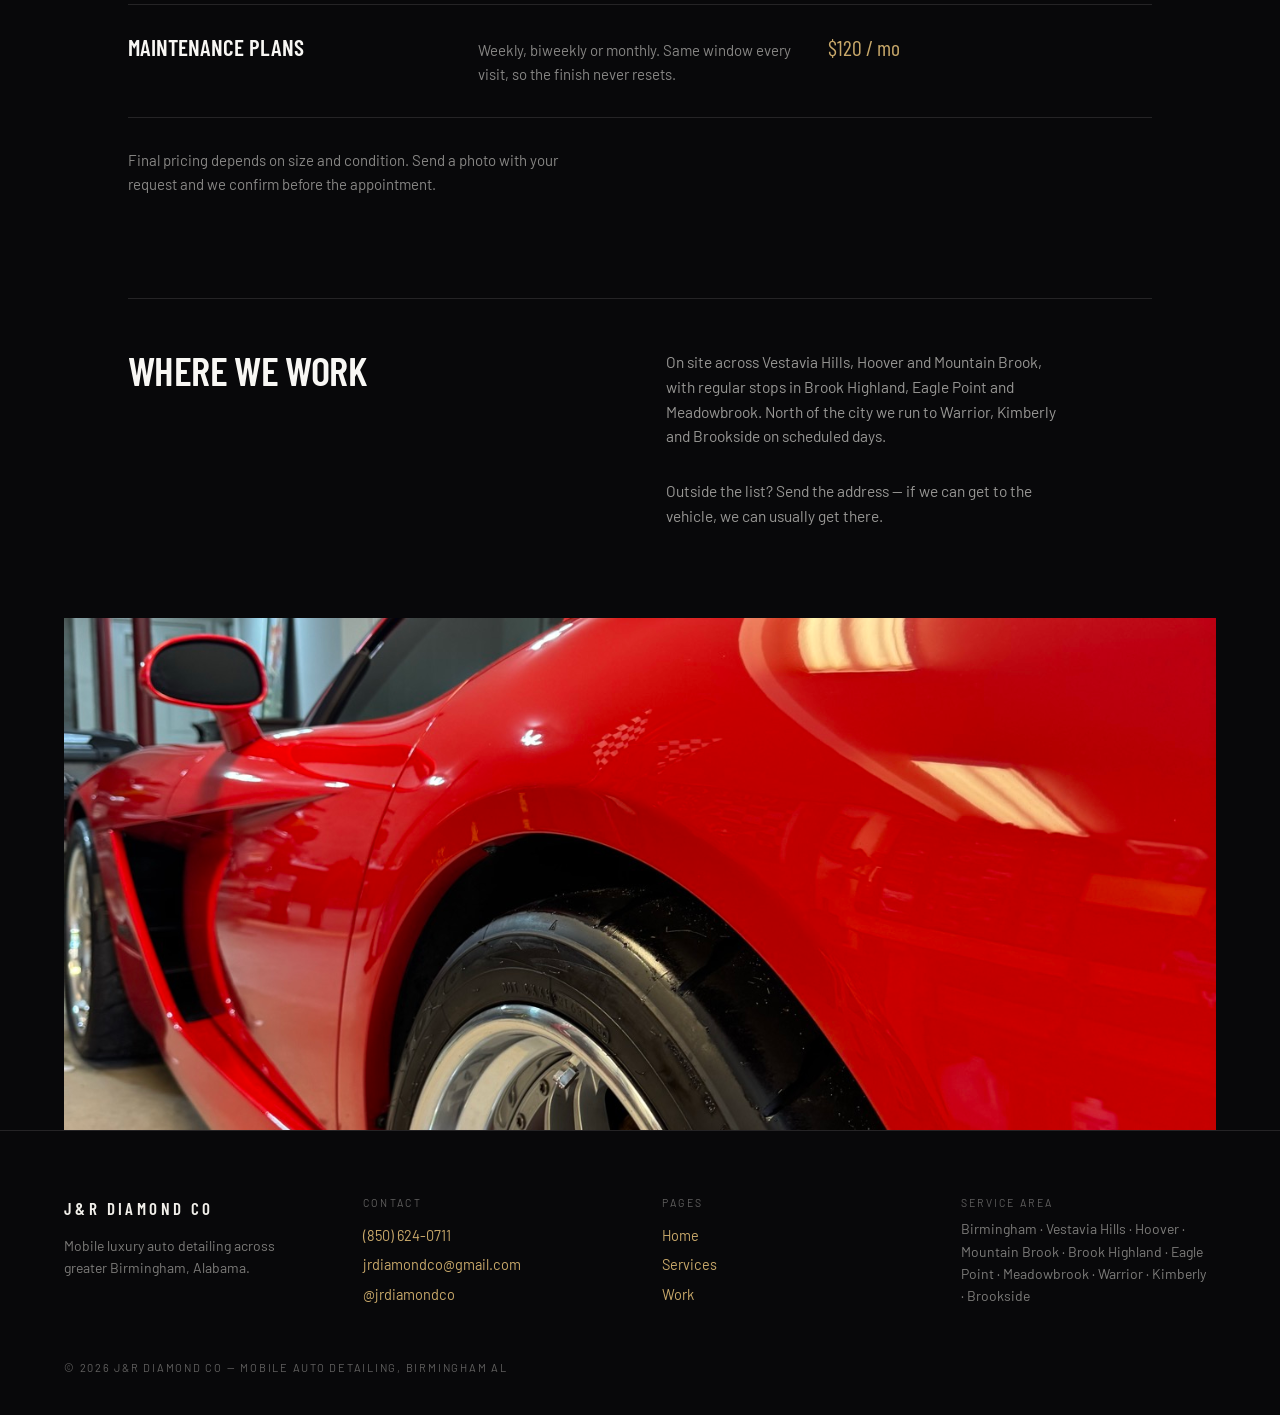
==== commit 7a55719e: "Add Cal.com booking widget to Contact page Replaces the scheduler placeholder with a package selecto" ====
--- a/contact.html
+++ b/contact.html
@@ -19,7 +19,7 @@
 <meta name="twitter:title" content="Book Mobile Detailing in Birmingham, AL | J&amp;R Diamond Co">
 <meta name="twitter:description" content="Call (850) 624-0711 or email jrdiamondco@gmail.com to book a mobile detail in greater Birmingham, Alabama.">
 <meta name="twitter:image" content="https://jrdiamondco.com/images/og-jr-diamond-co-mobile-detailing-birmingham.jpg">
-<link rel="stylesheet" href="css/style.css?v=5">
+<link rel="stylesheet" href="css/style.css?v=6">
 <script type="application/ld+json">
 {
   "@context": "https://schema.org",
@@ -84,10 +84,14 @@
         <div class="book-col">
           <h2>Pick a time</h2>
           <div class="scheduler-embed" id="scheduler-embed">
-            <div>
-              <p class="t">Scheduler slot</p>
-              <p class="d">Paste your Calendly or Square Appointments embed here and it takes over this frame — nothing around it moves.</p>
-            </div>
+            <div class="booking-picker" data-booking-picker role="tablist" aria-label="Choose a service">
+              <button type="button" class="booking-picker-btn" data-select-package="0" aria-pressed="false">Deep Wash &amp; Decon</button>
+              <button type="button" class="booking-picker-btn" data-select-package="1" aria-pressed="false">Interior Detailing</button>
+              <button type="button" class="booking-picker-btn" data-select-package="2" aria-pressed="false">Glass Treatment</button>
+              <button type="button" class="booking-picker-btn" data-select-package="3" aria-pressed="false">Maintenance Plans</button>
+            </div>
+            <p class="booking-prompt" data-booking-prompt>Choose a service to see available times.</p>
+            <div class="booking-cal-mount" data-booking-mount hidden></div>
           </div>
           <div class="book-btn-row">
             <a href="mailto:jrdiamondco@gmail.com?subject=Detail%20request%20—%20J%26R%20Diamond%20Co" class="btn btn-primary">Email a request</a>
@@ -130,22 +134,22 @@
     <section aria-label="Services and starting prices" data-reveal>
       <h2 class="section-h" style="margin-bottom:clamp(20px,2.6vw,36px)">Starting prices</h2>
       <div class="price-rows">
-        <a href="services.html" class="price-row" data-package="0">
+        <a href="?service=detail#book" class="price-row" data-package="0">
           <h3 data-package-name>Deep Wash &amp; Decon</h3>
           <p class="note" data-package-description>Foam bath, iron and tar decon, hand dry, ceramic seal. Water beads for months.</p>
           <p class="price" data-package-price>From $175</p>
         </a>
-        <a href="services.html" class="price-row" data-package="1">
+        <a href="?service=interior-detailing1#book" class="price-row" data-package="1">
           <h3 data-package-name>Interior Detailing</h3>
           <p class="note" data-package-description>Leather, vinyl and wood cleaned and conditioned. Carpets extracted. Switchgear by hand.</p>
           <p class="price" data-package-price>From $225</p>
         </a>
-        <a href="services.html" class="price-row" data-package="2">
+        <a href="?service=glass-treatment#book" class="price-row" data-package="2">
           <h3 data-package-name>Glass Treatment</h3>
           <p class="note" data-package-description>Hydrophobic polish on every pane. Rain leaves on its own; night glare drops off.</p>
           <p class="price" data-package-price>From $95</p>
         </a>
-        <a href="services.html" class="price-row" data-package="3">
+        <a href="?service=maintnance-plans#book" class="price-row" data-package="3">
           <h3 data-package-name>Maintenance Plans</h3>
           <p class="note" data-package-description>Weekly, biweekly or monthly. Same window every visit, so the finish never resets.</p>
           <p class="price" data-package-price>$120 / mo</p>
@@ -199,5 +203,6 @@
 
 <script src="js/main.js?v=5"></script>
 <script src="js/content.js?v=1"></script>
+<script src="js/booking.js?v=1"></script>
 </body>
 </html>
--- a/css/style.css
+++ b/css/style.css
@@ -653,16 +653,30 @@
 .book-col h2 { margin: 0 0 clamp(16px, 2.2vw, 26px); font-family: var(--font-heading); font-weight: 600; text-transform: uppercase; font-size: clamp(22px, 2.2vw, 32px); line-height: 1; letter-spacing: -.01em; color: var(--heading); }
 .scheduler-embed {
   min-height: clamp(360px, 44vw, 520px);
-  display: grid;
-  place-items: center;
-  text-align: center;
-  padding: clamp(26px, 4vw, 56px);
+  padding: clamp(20px, 3vw, 32px);
   border: 1px solid var(--hairline-14);
 }
-.scheduler-embed .t { margin: 0 0 10px; font-family: var(--font-heading); font-weight: 600; font-size: clamp(17px, 1.6vw, 24px); letter-spacing: .16em; text-transform: uppercase; color: var(--text); }
-.scheduler-embed .d { margin: 0 auto; max-width: 34ch; font-size: 14px; color: var(--muted-5); }
+.booking-picker { display: flex; flex-wrap: wrap; gap: 10px; }
+.booking-picker-btn {
+  font-family: var(--font-heading);
+  font-weight: 600;
+  font-size: 12px;
+  letter-spacing: .14em;
+  text-transform: uppercase;
+  padding: 12px 18px;
+  border: 1px solid var(--hairline-28);
+  background: transparent;
+  color: var(--text);
+  cursor: pointer;
+  transition: border-color .25s, color .25s, background .25s;
+}
+.booking-picker-btn:hover { border-color: var(--gold); color: var(--gold); }
+.booking-picker-btn.is-active { border-color: var(--gold); background: var(--gold); color: var(--bg); }
+.booking-prompt { margin: clamp(24px, 4vw, 40px) 0 0; text-align: center; font-size: 14px; color: var(--muted-5); }
+.booking-cal-mount { margin-top: clamp(20px, 3vw, 28px); min-height: 600px; width: 100%; }
 .book-btn-row { display: flex; gap: 12px; flex-wrap: wrap; margin-top: clamp(16px, 2.2vw, 26px); }
 .book-btn-row .btn { padding: 16px 30px; }
+.service-book-link { display: inline-block; margin-top: clamp(18px, 2.2vw, 26px); }
 
 dl.info-list { margin: 0; display: flex; flex-direction: column; }
 .info-row { display: flex; flex-wrap: wrap; gap: 6px 20px; align-items: baseline; padding: 16px 0; border-top: 1px solid var(--hairline-12); }
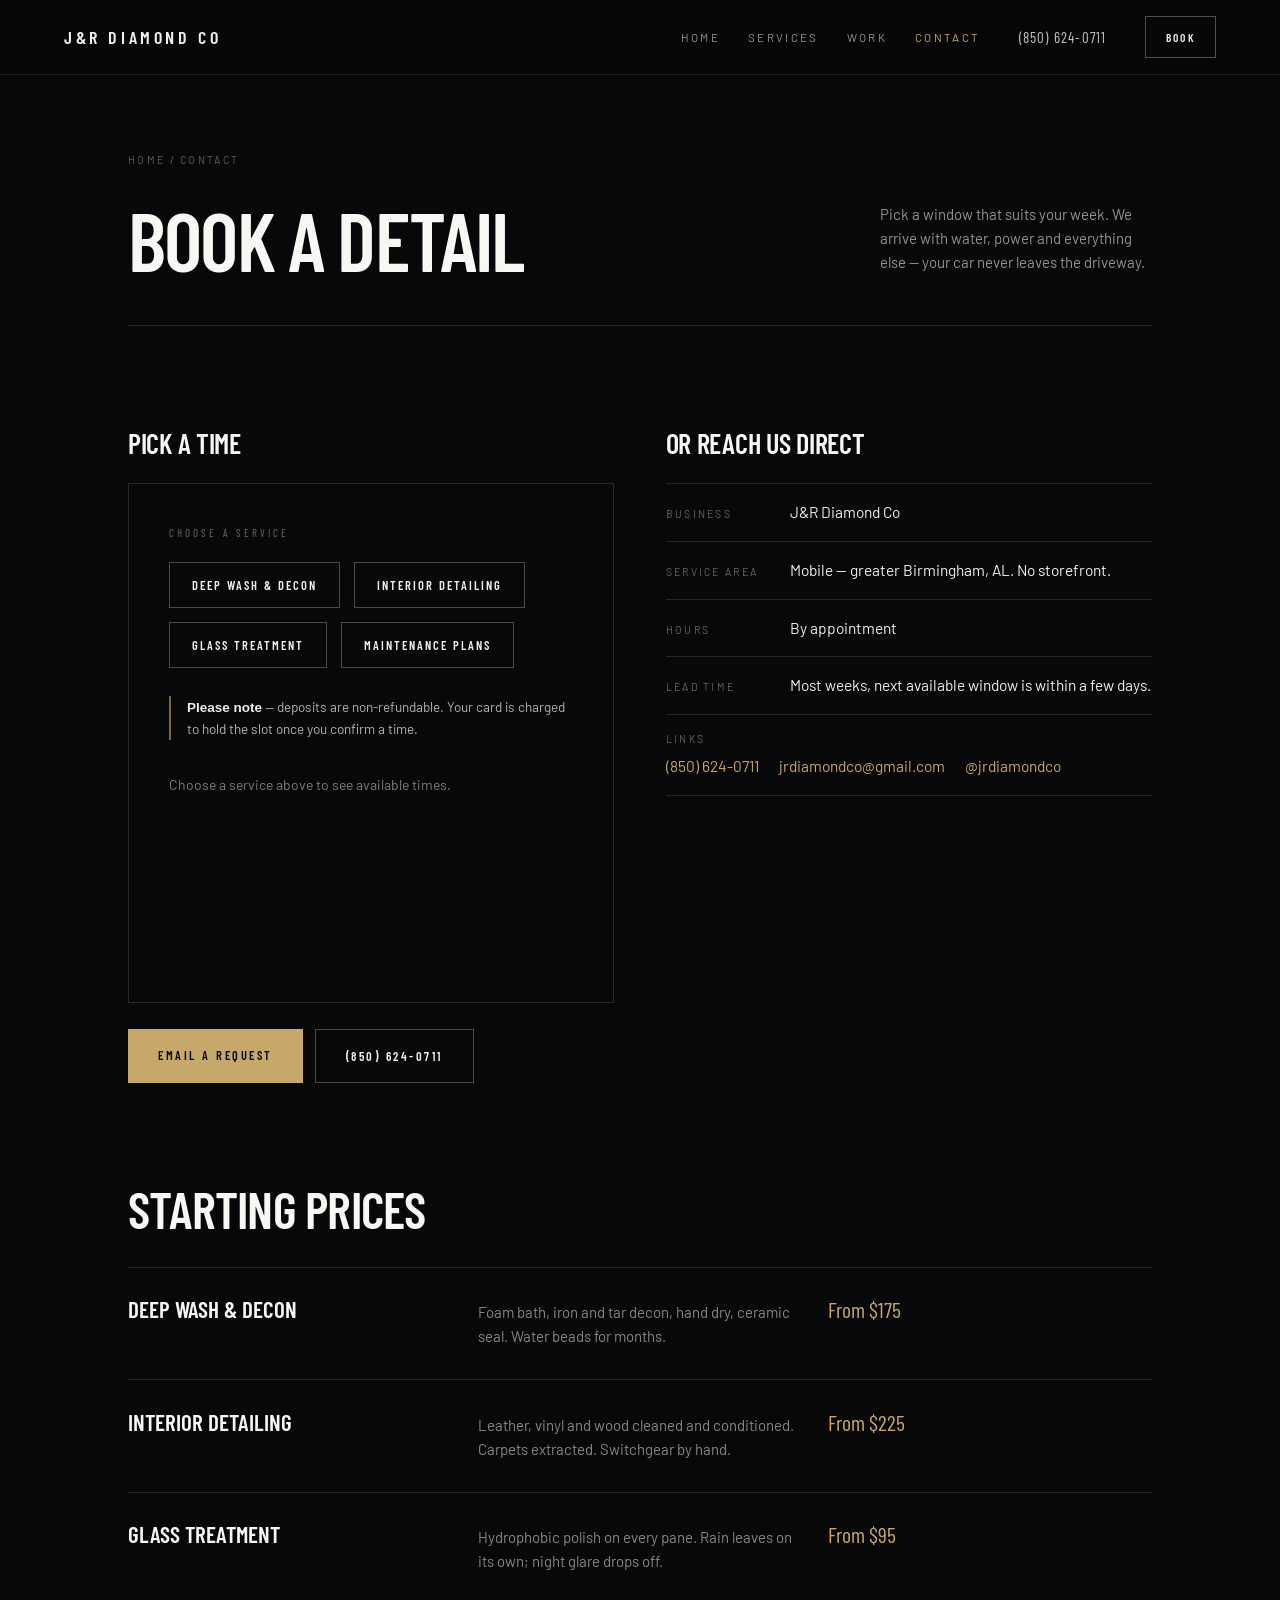
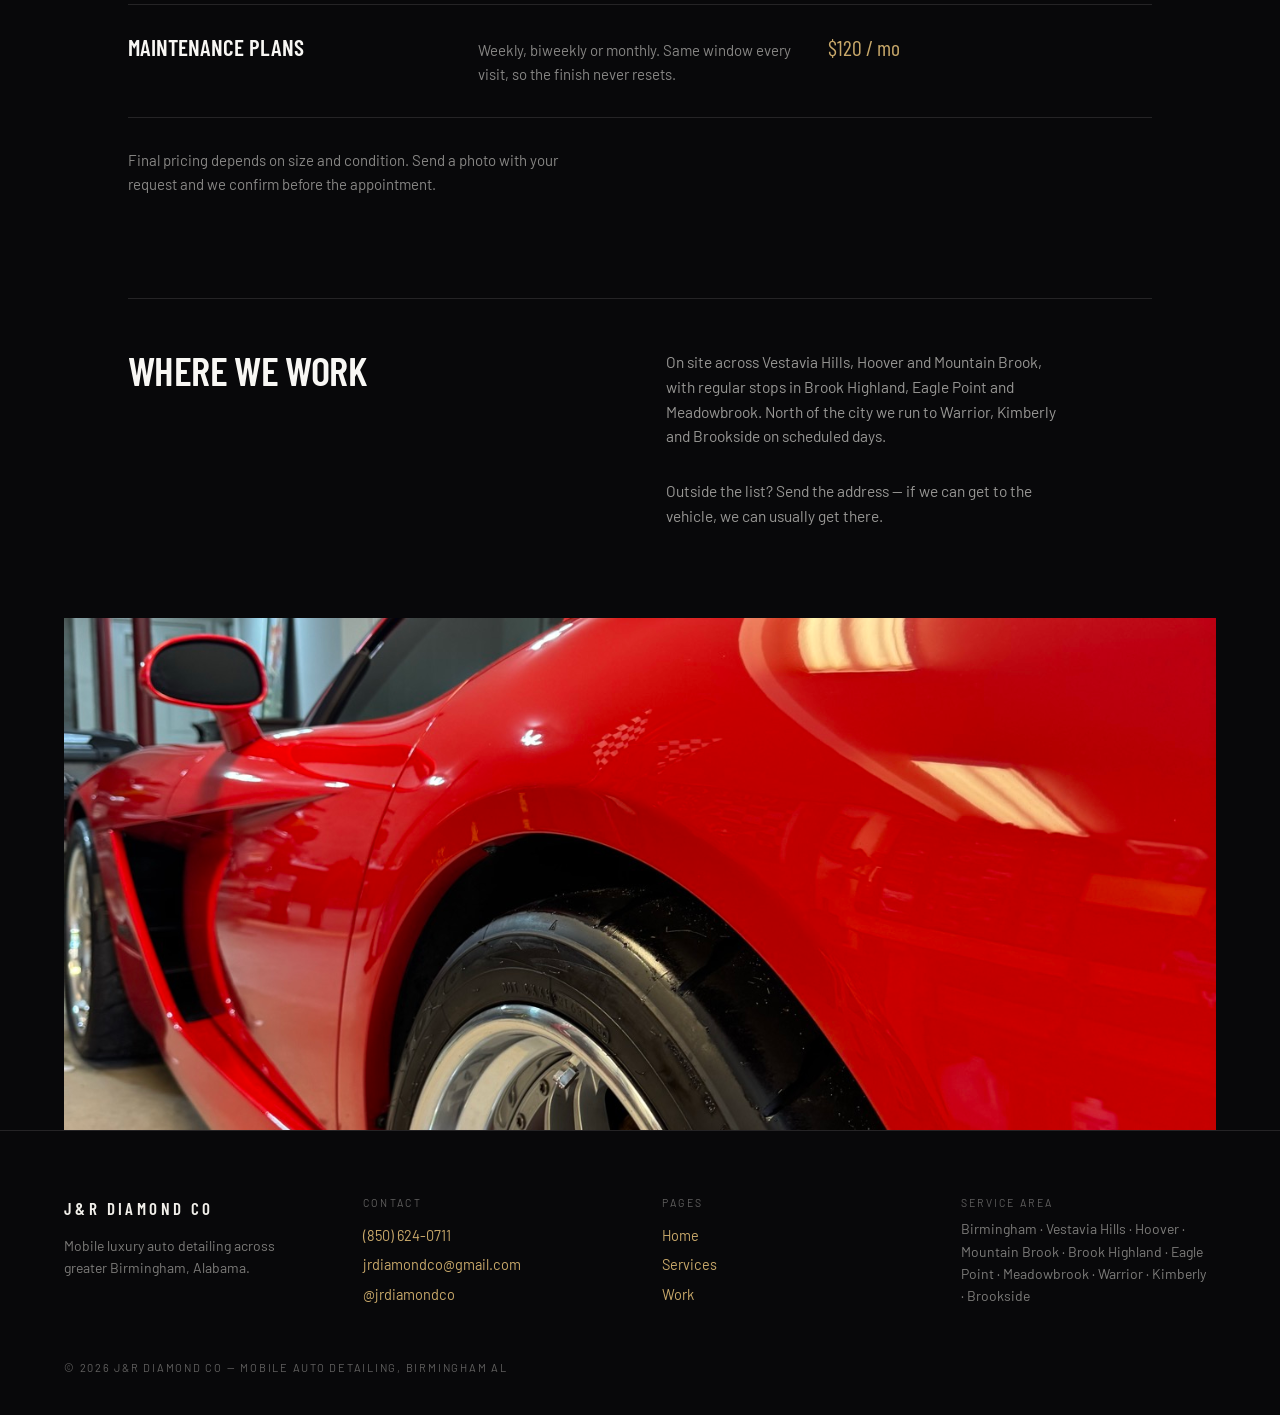
==== commit 73c2f394: "Polish booking widget visual design, add deposit disclaimer Reworks the "Pick a time" panel to match" ====
--- a/contact.html
+++ b/contact.html
@@ -19,7 +19,7 @@
 <meta name="twitter:title" content="Book Mobile Detailing in Birmingham, AL | J&amp;R Diamond Co">
 <meta name="twitter:description" content="Call (850) 624-0711 or email jrdiamondco@gmail.com to book a mobile detail in greater Birmingham, Alabama.">
 <meta name="twitter:image" content="https://jrdiamondco.com/images/og-jr-diamond-co-mobile-detailing-birmingham.jpg">
-<link rel="stylesheet" href="css/style.css?v=6">
+<link rel="stylesheet" href="css/style.css?v=7">
 <script type="application/ld+json">
 {
   "@context": "https://schema.org",
@@ -84,13 +84,15 @@
         <div class="book-col">
           <h2>Pick a time</h2>
           <div class="scheduler-embed" id="scheduler-embed">
+            <p class="booking-kicker">Choose a service</p>
             <div class="booking-picker" data-booking-picker role="tablist" aria-label="Choose a service">
               <button type="button" class="booking-picker-btn" data-select-package="0" aria-pressed="false">Deep Wash &amp; Decon</button>
               <button type="button" class="booking-picker-btn" data-select-package="1" aria-pressed="false">Interior Detailing</button>
               <button type="button" class="booking-picker-btn" data-select-package="2" aria-pressed="false">Glass Treatment</button>
               <button type="button" class="booking-picker-btn" data-select-package="3" aria-pressed="false">Maintenance Plans</button>
             </div>
-            <p class="booking-prompt" data-booking-prompt>Choose a service to see available times.</p>
+            <p class="booking-notice"><strong>Please note</strong> — deposits are non-refundable. Your card is charged to hold the slot once you confirm a time.</p>
+            <p class="booking-prompt" data-booking-prompt>Choose a service above to see available times.</p>
             <div class="booking-cal-mount" data-booking-mount hidden></div>
           </div>
           <div class="book-btn-row">
--- a/css/style.css
+++ b/css/style.css
@@ -653,26 +653,48 @@
 .book-col h2 { margin: 0 0 clamp(16px, 2.2vw, 26px); font-family: var(--font-heading); font-weight: 600; text-transform: uppercase; font-size: clamp(22px, 2.2vw, 32px); line-height: 1; letter-spacing: -.01em; color: var(--heading); }
 .scheduler-embed {
   min-height: clamp(360px, 44vw, 520px);
-  padding: clamp(20px, 3vw, 32px);
+  padding: clamp(26px, 3.4vw, 40px);
   border: 1px solid var(--hairline-14);
 }
-.booking-picker { display: flex; flex-wrap: wrap; gap: 10px; }
+.booking-kicker {
+  margin: 0 0 clamp(14px, 1.8vw, 20px);
+  font-family: var(--font-heading);
+  font-size: 11px;
+  letter-spacing: .28em;
+  text-transform: uppercase;
+  color: var(--muted-42);
+}
+.booking-picker { display: flex; flex-wrap: wrap; gap: clamp(10px, 1.4vw, 14px); }
 .booking-picker-btn {
   font-family: var(--font-heading);
   font-weight: 600;
-  font-size: 12px;
-  letter-spacing: .14em;
-  text-transform: uppercase;
-  padding: 12px 18px;
+  font-size: 12.5px;
+  letter-spacing: .16em;
+  text-transform: uppercase;
+  padding: 14px 22px;
   border: 1px solid var(--hairline-28);
   background: transparent;
   color: var(--text);
   cursor: pointer;
-  transition: border-color .25s, color .25s, background .25s;
+  transition: border-color .25s, color .25s, background .25s, box-shadow .25s;
 }
 .booking-picker-btn:hover { border-color: var(--gold); color: var(--gold); }
-.booking-picker-btn.is-active { border-color: var(--gold); background: var(--gold); color: var(--bg); }
-.booking-prompt { margin: clamp(24px, 4vw, 40px) 0 0; text-align: center; font-size: 14px; color: var(--muted-5); }
+.booking-picker-btn.is-active {
+  border-color: var(--gold);
+  background: var(--gold);
+  color: var(--bg);
+  box-shadow: 0 14px 34px -18px rgba(200, 168, 106, .55);
+}
+.booking-notice {
+  margin: clamp(20px, 2.6vw, 28px) 0 0;
+  padding-left: 16px;
+  border-left: 2px solid var(--gold-6);
+  font-size: 13.5px;
+  line-height: 1.6;
+  color: var(--muted-74);
+}
+.booking-notice strong { color: var(--text); font-weight: 600; }
+.booking-prompt { margin: clamp(22px, 3vw, 34px) 0 0; font-size: 14px; color: var(--muted-5); }
 .booking-cal-mount { margin-top: clamp(20px, 3vw, 28px); min-height: 600px; width: 100%; }
 .book-btn-row { display: flex; gap: 12px; flex-wrap: wrap; margin-top: clamp(16px, 2.2vw, 26px); }
 .book-btn-row .btn { padding: 16px 30px; }
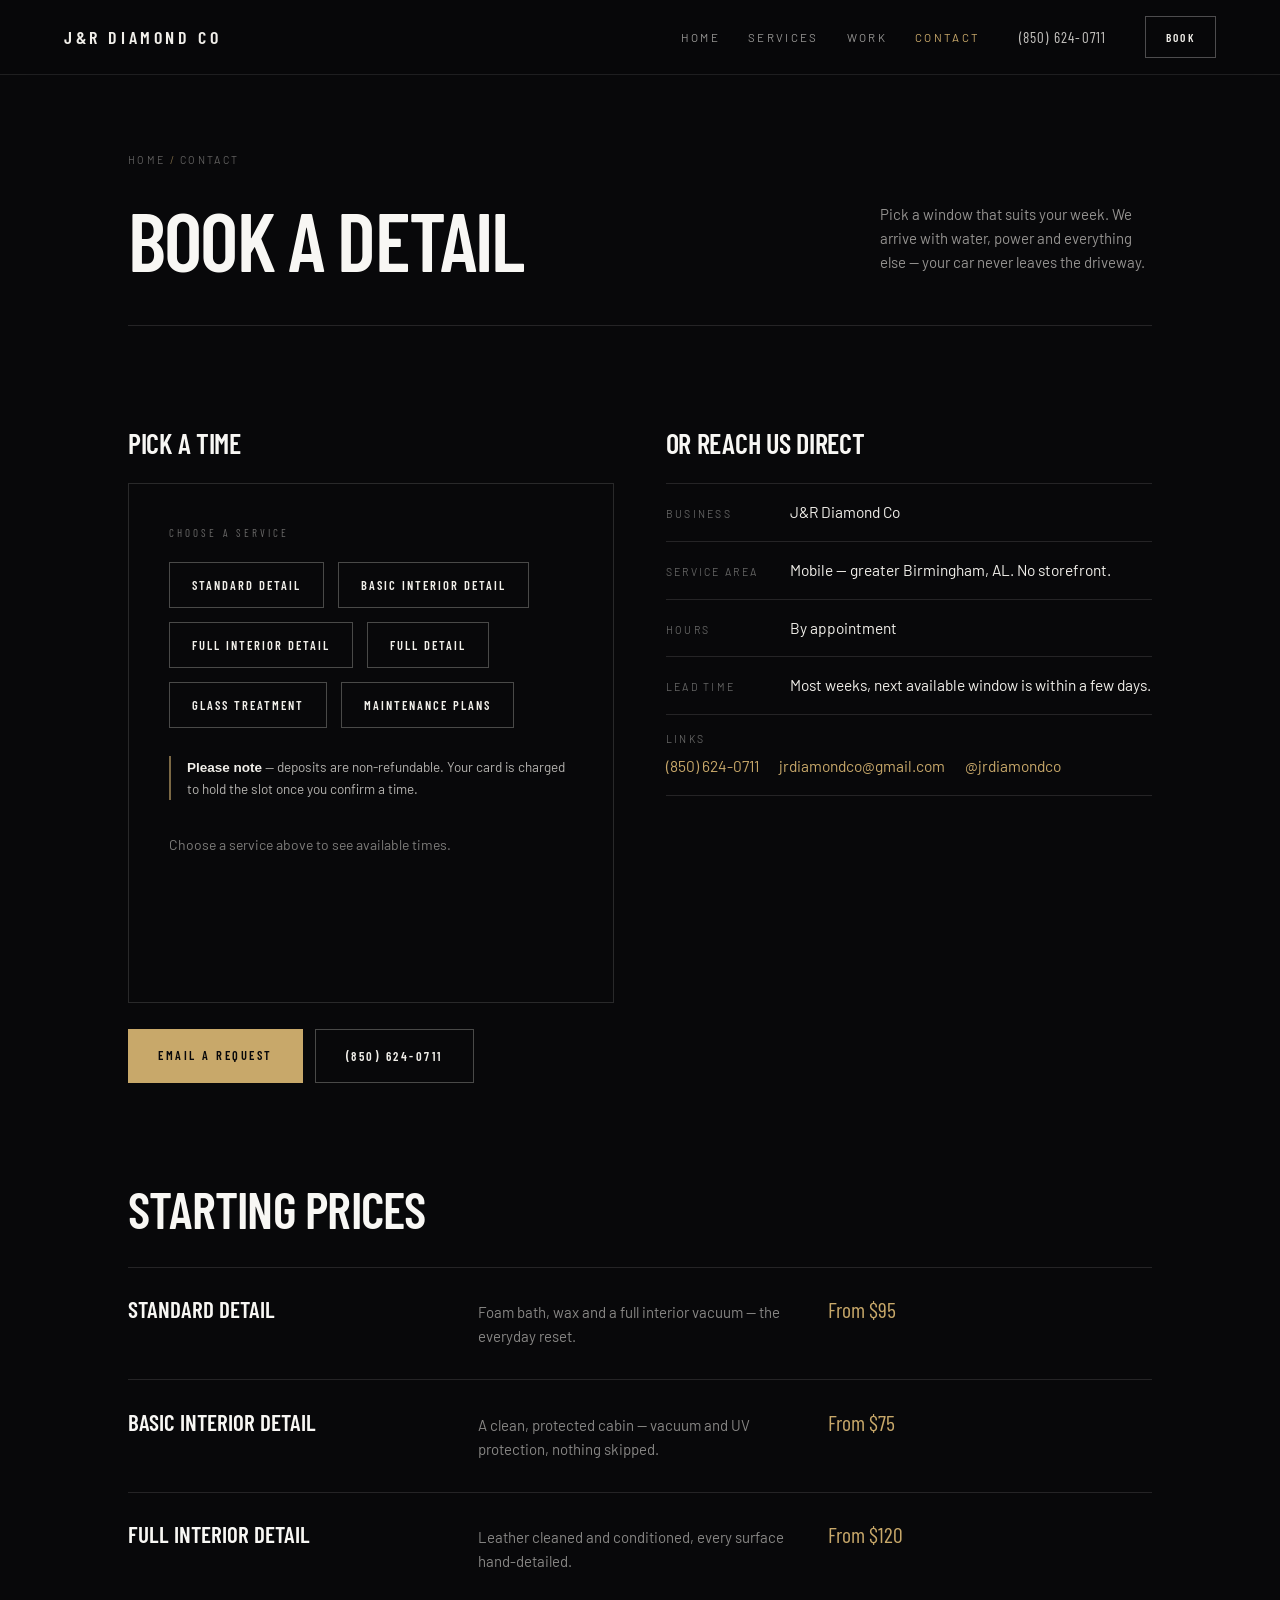
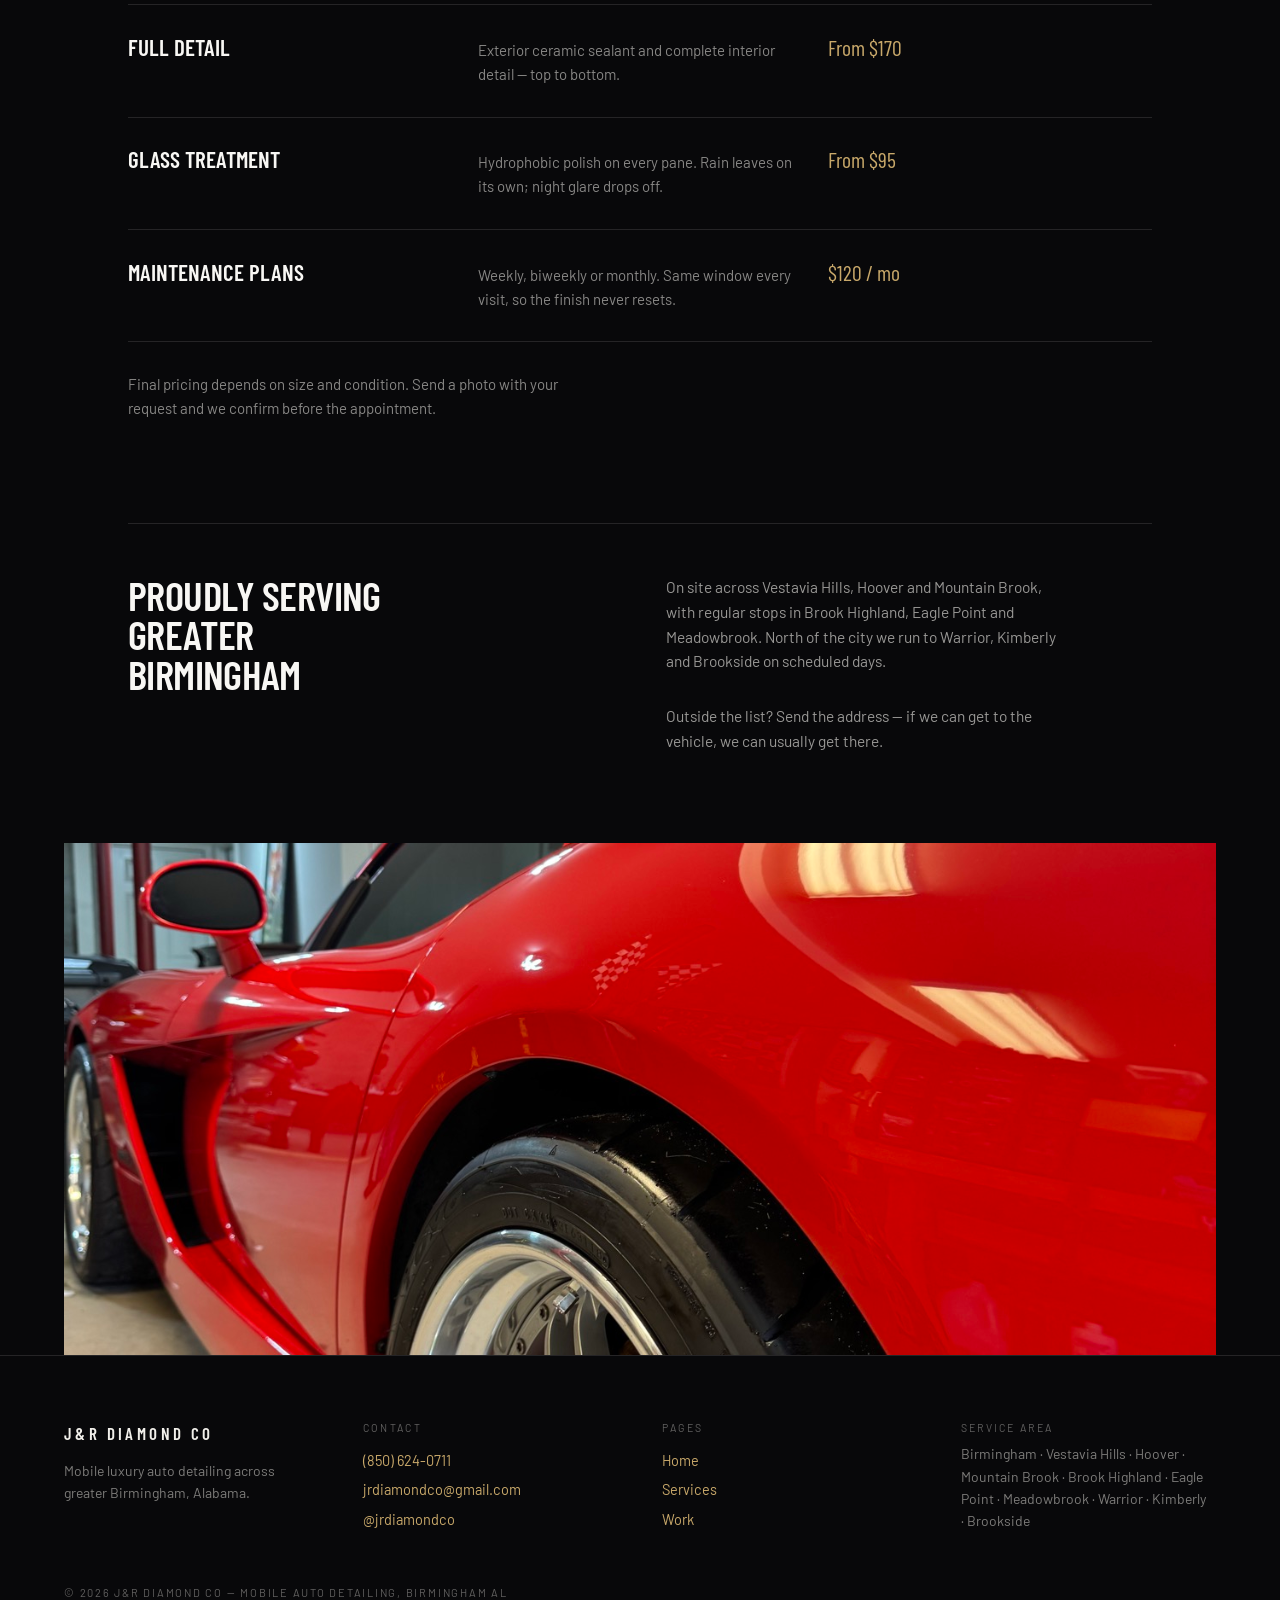
==== commit 91379f06: "Split Services and Packages into separate sections, move locations to bottom Client feedback: indivi" ====
--- a/contact.html
+++ b/contact.html
@@ -19,7 +19,7 @@
 <meta name="twitter:title" content="Book Mobile Detailing in Birmingham, AL | J&amp;R Diamond Co">
 <meta name="twitter:description" content="Call (850) 624-0711 or email jrdiamondco@gmail.com to book a mobile detail in greater Birmingham, Alabama.">
 <meta name="twitter:image" content="https://jrdiamondco.com/images/og-jr-diamond-co-mobile-detailing-birmingham.jpg">
-<link rel="stylesheet" href="css/style.css?v=7">
+<link rel="stylesheet" href="css/style.css?v=9">
 <script type="application/ld+json">
 {
   "@context": "https://schema.org",
@@ -86,10 +86,12 @@
           <div class="scheduler-embed" id="scheduler-embed">
             <p class="booking-kicker">Choose a service</p>
             <div class="booking-picker" data-booking-picker role="tablist" aria-label="Choose a service">
-              <button type="button" class="booking-picker-btn" data-select-package="0" aria-pressed="false">Deep Wash &amp; Decon</button>
-              <button type="button" class="booking-picker-btn" data-select-package="1" aria-pressed="false">Interior Detailing</button>
-              <button type="button" class="booking-picker-btn" data-select-package="2" aria-pressed="false">Glass Treatment</button>
-              <button type="button" class="booking-picker-btn" data-select-package="3" aria-pressed="false">Maintenance Plans</button>
+              <button type="button" class="booking-picker-btn" data-select-package="standard-detail" aria-pressed="false">Standard Detail</button>
+              <button type="button" class="booking-picker-btn" data-select-package="basic-interior-detail" aria-pressed="false">Basic Interior Detail</button>
+              <button type="button" class="booking-picker-btn" data-select-package="full-interior-detail" aria-pressed="false">Full Interior Detail</button>
+              <button type="button" class="booking-picker-btn" data-select-package="full-detail" aria-pressed="false">Full Detail</button>
+              <button type="button" class="booking-picker-btn" data-select-package="glass-treatment" aria-pressed="false">Glass Treatment</button>
+              <button type="button" class="booking-picker-btn" data-select-package="maintenance-plans" aria-pressed="false">Maintenance Plans</button>
             </div>
             <p class="booking-notice"><strong>Please note</strong> — deposits are non-refundable. Your card is charged to hold the slot once you confirm a time.</p>
             <p class="booking-prompt" data-booking-prompt>Choose a service above to see available times.</p>
@@ -136,34 +138,44 @@
     <section aria-label="Services and starting prices" data-reveal>
       <h2 class="section-h" style="margin-bottom:clamp(20px,2.6vw,36px)">Starting prices</h2>
       <div class="price-rows">
-        <a href="?service=detail#book" class="price-row" data-package="0">
-          <h3 data-package-name>Deep Wash &amp; Decon</h3>
-          <p class="note" data-package-description>Foam bath, iron and tar decon, hand dry, ceramic seal. Water beads for months.</p>
-          <p class="price" data-package-price>From $175</p>
-        </a>
-        <a href="?service=interior-detailing1#book" class="price-row" data-package="1">
-          <h3 data-package-name>Interior Detailing</h3>
-          <p class="note" data-package-description>Leather, vinyl and wood cleaned and conditioned. Carpets extracted. Switchgear by hand.</p>
-          <p class="price" data-package-price>From $225</p>
-        </a>
-        <a href="?service=glass-treatment#book" class="price-row" data-package="2">
-          <h3 data-package-name>Glass Treatment</h3>
-          <p class="note" data-package-description>Hydrophobic polish on every pane. Rain leaves on its own; night glare drops off.</p>
-          <p class="price" data-package-price>From $95</p>
-        </a>
-        <a href="?service=maintnance-plans#book" class="price-row" data-package="3">
-          <h3 data-package-name>Maintenance Plans</h3>
-          <p class="note" data-package-description>Weekly, biweekly or monthly. Same window every visit, so the finish never resets.</p>
-          <p class="price" data-package-price>$120 / mo</p>
+        <a href="services.html#packages" class="price-row" data-package-summary="standard-detail">
+          <h3 data-package-name>Standard Detail</h3>
+          <p class="note" data-package-description>Foam bath, wax and a full interior vacuum — the everyday reset.</p>
+          <p class="price" data-package-price-from>From $95</p>
+        </a>
+        <a href="services.html#packages" class="price-row" data-package-summary="basic-interior-detail">
+          <h3 data-package-name>Basic Interior Detail</h3>
+          <p class="note" data-package-description>A clean, protected cabin — vacuum and UV protection, nothing skipped.</p>
+          <p class="price" data-package-price-from>From $75</p>
+        </a>
+        <a href="services.html#packages" class="price-row" data-package-summary="full-interior-detail">
+          <h3 data-package-name>Full Interior Detail</h3>
+          <p class="note" data-package-description>Leather cleaned and conditioned, every surface hand-detailed.</p>
+          <p class="price" data-package-price-from>From $120</p>
+        </a>
+        <a href="services.html#packages" class="price-row" data-package-summary="full-detail">
+          <h3 data-package-name>Full Detail</h3>
+          <p class="note" data-package-description>Exterior ceramic sealant and complete interior detail — top to bottom.</p>
+          <p class="price" data-package-price-from>From $170</p>
+        </a>
+        <a href="?service=glass-treatment#book" class="price-row" data-package="glass-treatment" data-service="glass-treatment">
+          <h3 data-service-name>Glass Treatment</h3>
+          <p class="note" data-service-description>Hydrophobic polish on every pane. Rain leaves on its own; night glare drops off.</p>
+          <p class="price" data-service-price>From $95</p>
+        </a>
+        <a href="?service=maintenance-plans#book" class="price-row" data-package="maintenance-plans" data-service="maintenance-plans">
+          <h3 data-service-name>Maintenance Plans</h3>
+          <p class="note" data-service-description>Weekly, biweekly or monthly. Same window every visit, so the finish never resets.</p>
+          <p class="price" data-service-price>$120 / mo</p>
         </a>
         <span class="price-rows-close"></span>
       </div>
       <p class="fine-print" style="margin-top:clamp(18px,2.4vw,30px)">Final pricing depends on size and condition. Send a photo with your request and we confirm before the appointment.</p>
     </section>
 
-    <section aria-label="Where we work" data-reveal>
+    <section aria-label="Service area" data-reveal>
       <div class="where-grid">
-        <h2>Where we work</h2>
+        <h2>Proudly Serving Greater Birmingham</h2>
         <div class="col">
           <p>On site across Vestavia Hills, Hoover and Mountain Brook, with regular stops in Brook Highland, Eagle Point and Meadowbrook. North of the city we run to Warrior, Kimberly and Brookside on scheduled days.</p>
           <p>Outside the list? Send the address — if we can get to the vehicle, we can usually get there.</p>
@@ -204,7 +216,7 @@
 </footer>
 
 <script src="js/main.js?v=5"></script>
-<script src="js/content.js?v=1"></script>
-<script src="js/booking.js?v=1"></script>
+<script src="js/content.js?v=3"></script>
+<script src="js/booking.js?v=2"></script>
 </body>
 </html>
--- a/css/style.css
+++ b/css/style.css
@@ -348,6 +348,27 @@
   color: var(--gold);
 }
 .work-link:hover { color: var(--gold-hover); }
+
+.price-teaser {
+  display: flex;
+  flex-wrap: wrap;
+  gap: clamp(12px, 3vw, 28px);
+  align-items: baseline;
+  justify-content: space-between;
+  padding: clamp(20px, 2.6vw, 30px) clamp(24px, 3vw, 40px);
+  border: 1px solid var(--hairline-14);
+}
+.price-teaser p {
+  margin: 0;
+  font-family: var(--font-heading);
+  font-weight: 600;
+  text-transform: uppercase;
+  font-size: clamp(17px, 1.8vw, 24px);
+  letter-spacing: .01em;
+  color: var(--text);
+}
+.price-teaser-amount { color: var(--gold); }
+
 .photo-grid {
   display: grid;
   grid-template-columns: repeat(auto-fit, minmax(min(100%, 300px), 1fr));
@@ -408,7 +429,14 @@
   /* duration scales with card count so scroll speed stays constant (9 reviews) */
   animation: jrMarquee 69s linear infinite;
 }
-.marquee-track:hover { animation-play-state: paused; }
+/* hover-to-pause was removed: the track spans all 18 cards, so a cursor
+   resting anywhere over the review row (routine while scrolling to read)
+   froze the whole strip indefinitely, which read as a static duplicate
+   set rather than a moving marquee. prefers-reduced-motion is the correct
+   mechanism for letting a visitor stop the motion instead. */
+@media (prefers-reduced-motion: reduce) {
+  .marquee-track { animation-play-state: paused; }
+}
 .review-card {
   flex: 0 0 auto;
   width: min(86vw, 360px);
@@ -576,6 +604,97 @@
 .service-figure .photo-frame img { height: clamp(280px, 36vw, 520px); object-fit: cover; }
 .fine-print { margin: clamp(36px, 4.4vw, 72px) 0 0; max-width: 56ch; font-size: 15px; color: var(--muted-55); }
 
+.page-head-note { margin: 0; max-width: 44ch; font-size: clamp(15px, 1.05vw, 17px); color: var(--muted-6); }
+
+/* ---------- Individual services (compact cards) ---------- */
+.service-card-grid {
+  display: grid;
+  grid-template-columns: repeat(auto-fit, minmax(min(100%, 320px), 1fr));
+  gap: clamp(24px, 4vw, 72px);
+}
+.service-card {
+  border: 1px solid var(--hairline-14);
+  padding: clamp(24px, 2.8vw, 34px);
+  display: flex;
+  flex-direction: column;
+  gap: clamp(10px, 1.4vw, 16px);
+}
+.service-card.is-placeholder { border-style: dashed; }
+.service-card h3 {
+  margin: 0;
+  font-family: var(--font-heading);
+  font-weight: 600;
+  text-transform: uppercase;
+  font-size: clamp(20px, 1.8vw, 28px);
+  line-height: 1.02;
+  letter-spacing: -.01em;
+  color: var(--heading);
+}
+.service-card .desc { margin: 0; font-size: 14.5px; line-height: 1.55; color: var(--muted-64); }
+.service-card .price { margin: 0; font-family: var(--font-heading); font-size: clamp(17px, 1.5vw, 22px); color: var(--gold); }
+.service-card .work-link { margin-top: auto; }
+.service-card-flag {
+  margin: 0;
+  font-family: var(--font-heading);
+  font-size: 11px;
+  letter-spacing: .28em;
+  text-transform: uppercase;
+  color: var(--gold-85);
+}
+
+/* ---------- Add-ons ---------- */
+.addons-block { margin-top: clamp(40px, 5vw, 80px); }
+.subsection-h {
+  margin: 0 0 clamp(16px, 2.2vw, 26px);
+  font-family: var(--font-heading);
+  font-weight: 600;
+  text-transform: uppercase;
+  font-size: clamp(22px, 2.2vw, 32px);
+  line-height: 1;
+  letter-spacing: -.01em;
+  color: var(--heading);
+}
+
+/* ---------- Package tiered pricing + grouped included lists ---------- */
+.package-tiers {
+  display: grid;
+  grid-template-columns: repeat(3, 1fr);
+  border-top: 1px solid var(--hairline-12);
+  border-bottom: 1px solid var(--hairline-12);
+  margin: 0 0 clamp(20px, 2.4vw, 30px);
+}
+.package-tiers div {
+  padding: clamp(14px, 1.6vw, 20px) clamp(6px, 1.2vw, 12px);
+  text-align: center;
+  border-left: 1px solid var(--hairline-12);
+}
+.package-tiers div:first-child { border-left: none; }
+.package-tiers .tier-label {
+  display: block;
+  font-family: var(--font-heading);
+  font-size: 10.5px;
+  letter-spacing: .2em;
+  text-transform: uppercase;
+  color: var(--muted-42);
+  margin-bottom: 6px;
+}
+.package-tiers .tier-price {
+  display: block;
+  font-family: var(--font-heading);
+  font-size: clamp(18px, 1.6vw, 24px);
+  color: var(--gold);
+}
+
+.package-groups { display: flex; flex-direction: column; gap: clamp(16px, 2vw, 24px); margin-bottom: clamp(18px, 2.2vw, 28px); }
+.package-group-label {
+  margin: 0 0 8px;
+  font-family: var(--font-heading);
+  font-size: 11px;
+  letter-spacing: .24em;
+  text-transform: uppercase;
+  color: var(--gold-85);
+}
+
 .where-grid {
   display: grid;
   grid-template-columns: repeat(auto-fit, minmax(min(100%, 320px), 1fr));
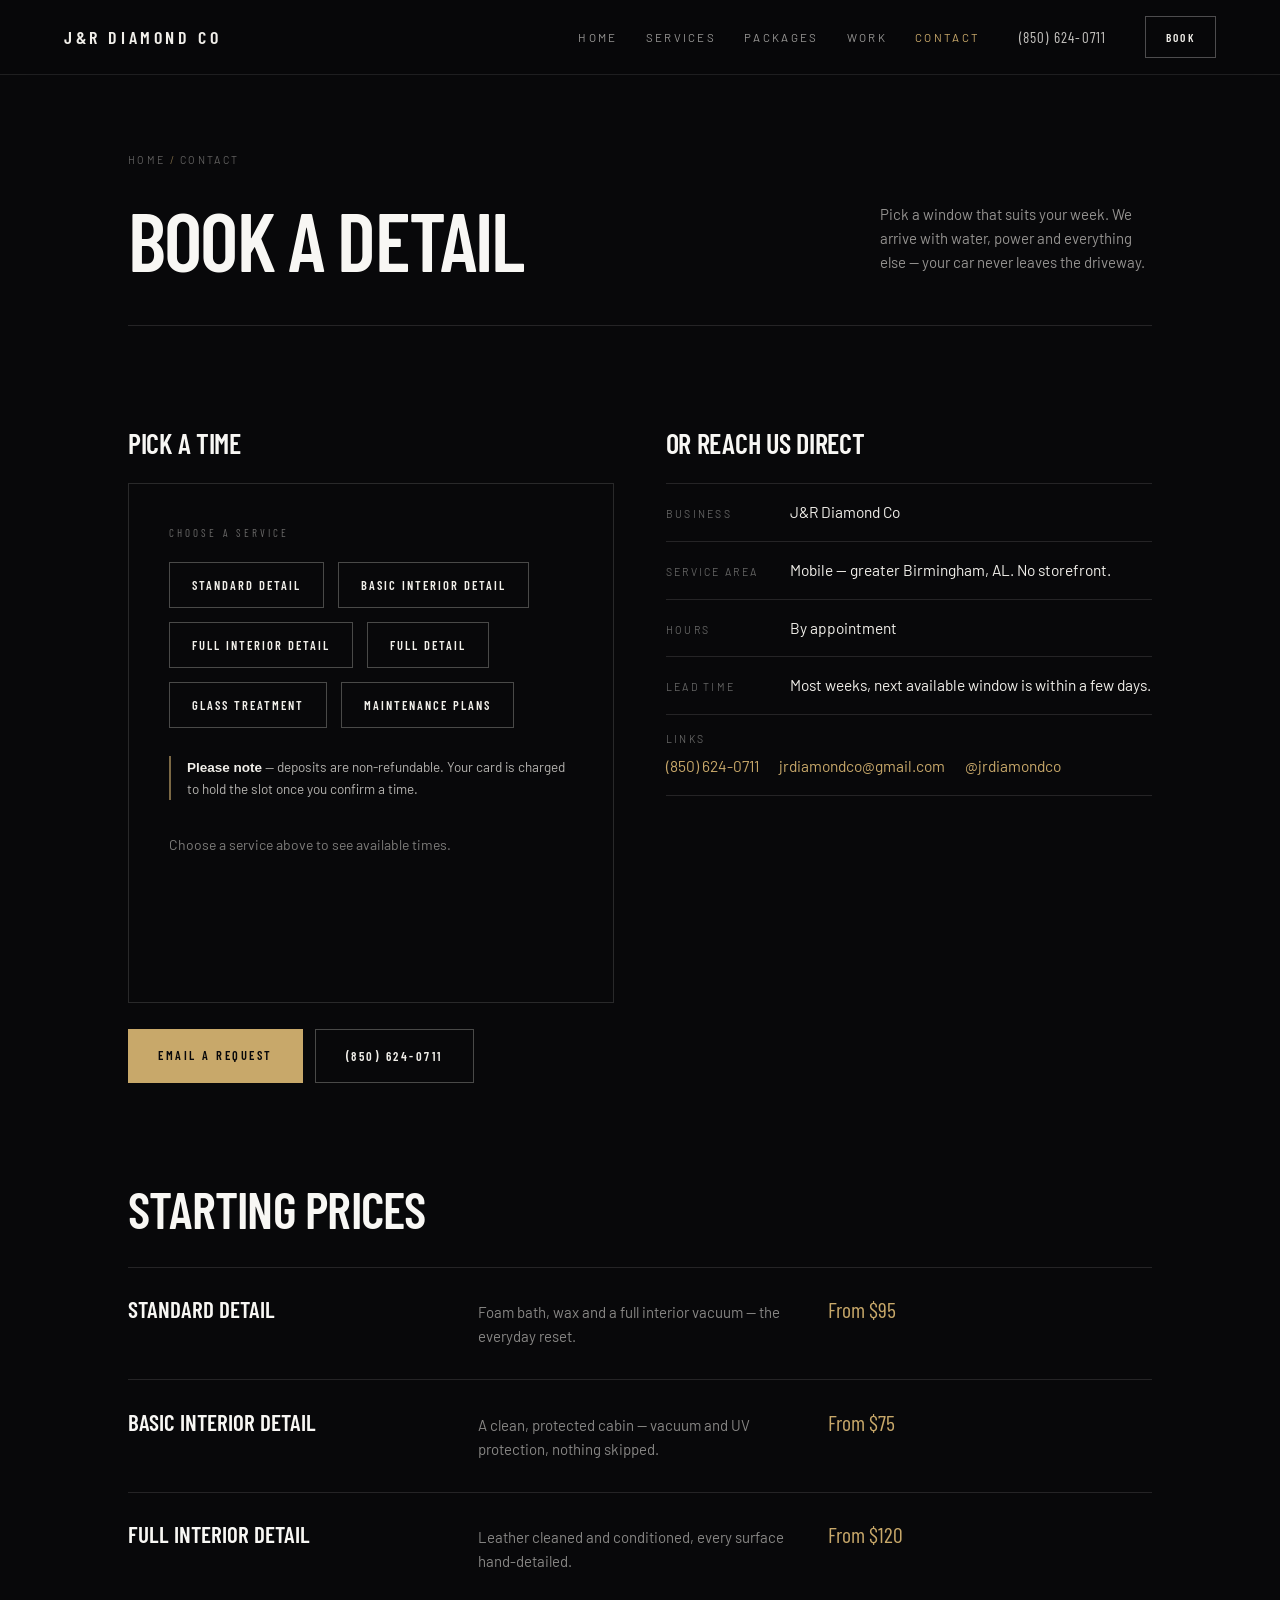
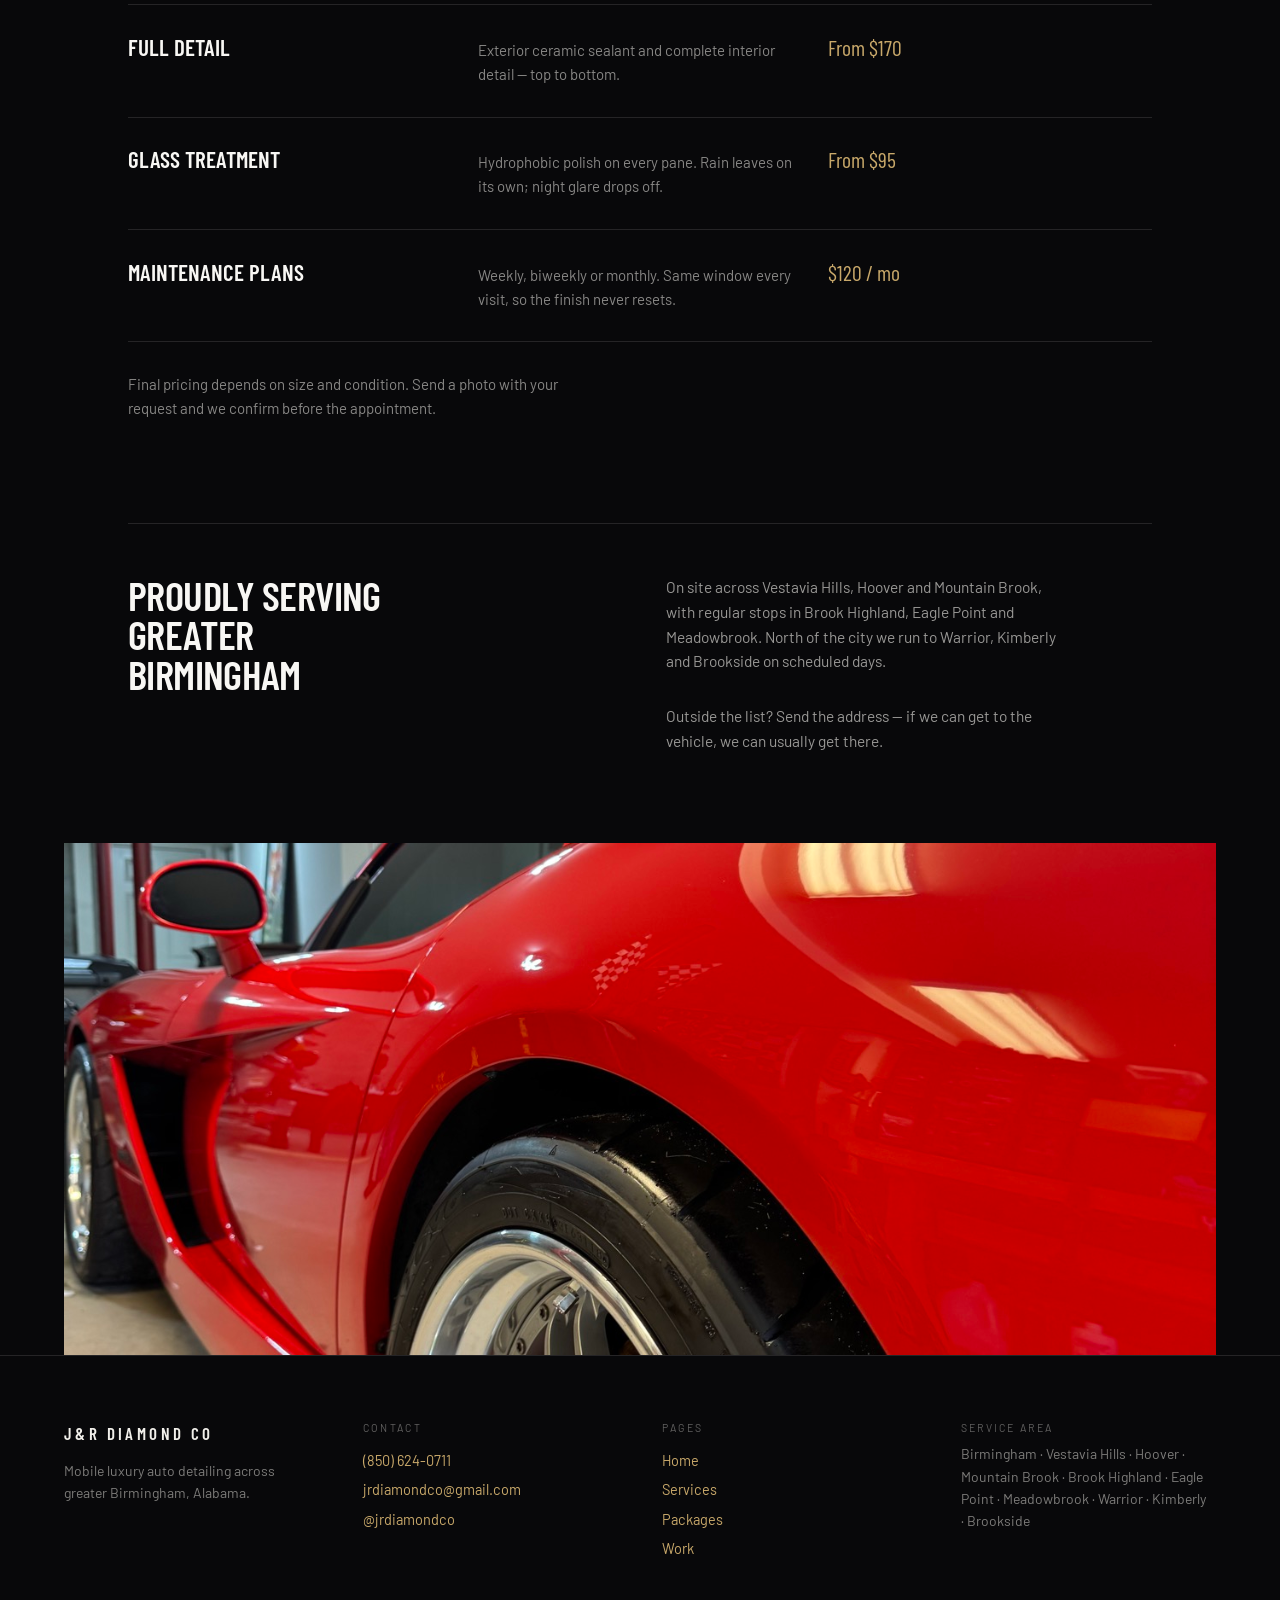
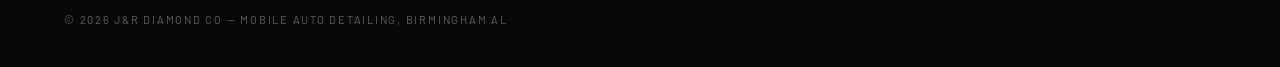
==== commit 7b698aaf: "Redesign Services and Packages pages Services: replace the ragged six-card grid with a numbered edit" ====
--- a/contact.html
+++ b/contact.html
@@ -19,7 +19,7 @@
 <meta name="twitter:title" content="Book Mobile Detailing in Birmingham, AL | J&amp;R Diamond Co">
 <meta name="twitter:description" content="Call (850) 624-0711 or email jrdiamondco@gmail.com to book a mobile detail in greater Birmingham, Alabama.">
 <meta name="twitter:image" content="https://jrdiamondco.com/images/og-jr-diamond-co-mobile-detailing-birmingham.jpg">
-<link rel="stylesheet" href="css/style.css?v=9">
+<link rel="stylesheet" href="css/style.css?v=10">
 <script type="application/ld+json">
 {
   "@context": "https://schema.org",
@@ -44,6 +44,7 @@
     <nav class="primary-nav" aria-label="Primary">
       <a href="index.html">Home</a>
       <a href="services.html">Services</a>
+      <a href="packages.html">Packages</a>
       <a href="gallery.html">Work</a>
       <a href="contact.html" aria-current="page">Contact</a>
     </nav>
@@ -58,6 +59,7 @@
 <nav class="mobile-nav" id="mobile-nav" data-mobile-nav aria-label="Mobile">
   <a href="index.html">Home</a>
   <a href="services.html">Services</a>
+  <a href="packages.html">Packages</a>
   <a href="gallery.html">Work</a>
   <a href="contact.html" aria-current="page">Contact</a>
   <div class="mobile-nav-meta">
@@ -138,22 +140,22 @@
     <section aria-label="Services and starting prices" data-reveal>
       <h2 class="section-h" style="margin-bottom:clamp(20px,2.6vw,36px)">Starting prices</h2>
       <div class="price-rows">
-        <a href="services.html#packages" class="price-row" data-package-summary="standard-detail">
+        <a href="packages.html" class="price-row" data-package-summary="standard-detail">
           <h3 data-package-name>Standard Detail</h3>
           <p class="note" data-package-description>Foam bath, wax and a full interior vacuum — the everyday reset.</p>
           <p class="price" data-package-price-from>From $95</p>
         </a>
-        <a href="services.html#packages" class="price-row" data-package-summary="basic-interior-detail">
+        <a href="packages.html" class="price-row" data-package-summary="basic-interior-detail">
           <h3 data-package-name>Basic Interior Detail</h3>
           <p class="note" data-package-description>A clean, protected cabin — vacuum and UV protection, nothing skipped.</p>
           <p class="price" data-package-price-from>From $75</p>
         </a>
-        <a href="services.html#packages" class="price-row" data-package-summary="full-interior-detail">
+        <a href="packages.html" class="price-row" data-package-summary="full-interior-detail">
           <h3 data-package-name>Full Interior Detail</h3>
           <p class="note" data-package-description>Leather cleaned and conditioned, every surface hand-detailed.</p>
           <p class="price" data-package-price-from>From $120</p>
         </a>
-        <a href="services.html#packages" class="price-row" data-package-summary="full-detail">
+        <a href="packages.html" class="price-row" data-package-summary="full-detail">
           <h3 data-package-name>Full Detail</h3>
           <p class="note" data-package-description>Exterior ceramic sealant and complete interior detail — top to bottom.</p>
           <p class="price" data-package-price-from>From $170</p>
@@ -205,6 +207,7 @@
       <p class="label">Pages</p>
       <a href="index.html">Home</a>
       <a href="services.html">Services</a>
+      <a href="packages.html">Packages</a>
       <a href="gallery.html">Work</a>
     </div>
     <div class="footer-area">
@@ -216,7 +219,7 @@
 </footer>
 
 <script src="js/main.js?v=5"></script>
-<script src="js/content.js?v=3"></script>
+<script src="js/content.js?v=4"></script>
 <script src="js/booking.js?v=2"></script>
 </body>
 </html>
--- a/css/style.css
+++ b/css/style.css
@@ -584,116 +584,402 @@
   color: var(--heading);
 }
 .page-head p { margin: 0; max-width: 34ch; font-size: clamp(15px, 1.05vw, 17px); color: var(--muted-6); }
-
-/* ---------- Services page ---------- */
-.service-block { padding: clamp(40px, 5.4vw, 96px) 0 0; }
+.page-kicker {
+  margin: 0 0 clamp(14px, 1.8vw, 22px);
+  font-family: var(--font-heading);
+  font-weight: 600;
+  font-size: 11.5px;
+  letter-spacing: .34em;
+  text-transform: uppercase;
+  color: var(--gold);
+}
+.page-head-lead { max-width: 40ch; }
+.page-head-lead p { margin: 0; font-size: clamp(15px, 1.05vw, 17px); line-height: 1.62; color: var(--muted-6); }
+.page-head-lead p + p { margin-top: 14px; }
+.section-lede {
+  margin: clamp(14px, 1.8vw, 20px) 0 clamp(26px, 3.4vw, 44px);
+  max-width: 54ch;
+  font-size: clamp(15px, 1.05vw, 17px);
+  line-height: 1.62;
+  color: var(--muted-55);
+}
+
+/* ---------- Shared page furniture ---------- */
+.fine-print { margin: clamp(36px, 4.4vw, 72px) 0 0; max-width: 56ch; font-size: 15px; color: var(--muted-55); }
+
+.page-head-note { margin: 0; max-width: 44ch; font-size: clamp(15px, 1.05vw, 17px); color: var(--muted-6); }
+
+/* ---------- Services page: editorial service index ---------- */
+.service-index {
+  border-top: 1px solid var(--hairline-16);
+}
+.service-row {
+  position: relative;
+  display: grid;
+  grid-template-columns: 1fr;
+  gap: clamp(14px, 2vw, 20px);
+  padding: clamp(26px, 3.2vw, 44px) 0;
+  border-bottom: 1px solid var(--hairline-12);
+}
+.service-row::before {
+  /* gold wash that grows out of the left edge on hover */
+  content: '';
+  position: absolute;
+  inset: 0 auto 0 calc(-1 * clamp(14px, 2vw, 28px));
+  width: 0;
+  background: linear-gradient(90deg, var(--gold-045), transparent 78%);
+  transition: width .55s cubic-bezier(.16, 1, .3, 1);
+  pointer-events: none;
+}
+.service-row:hover::before { width: calc(100% + clamp(28px, 4vw, 56px)); }
+
+.service-row-media { margin: 0; overflow: hidden; }
+.service-row-media img {
+  width: 100%;
+  height: clamp(150px, 34vw, 260px);
+  object-fit: cover;
+  filter: grayscale(.35) contrast(1.02);
+  transition: transform .7s cubic-bezier(.16, 1, .3, 1), filter .7s ease;
+}
+.service-row:hover .service-row-media img { transform: scale(1.06); filter: none; }
+
+.service-row-num {
+  margin: 0;
+  font-family: var(--font-heading);
+  font-size: 11px;
+  letter-spacing: .3em;
+  color: var(--gold-6);
+  transition: color .4s;
+}
+.service-row:hover .service-row-num { color: var(--gold); }
+
+.service-row-body { min-width: 0; }
+.service-row-body h3 {
+  margin: 0 0 10px;
+  font-family: var(--font-heading);
+  font-weight: 600;
+  text-transform: uppercase;
+  font-size: clamp(22px, 2.3vw, 34px);
+  line-height: 1;
+  letter-spacing: -.012em;
+  color: var(--heading);
+  transition: color .35s;
+}
+.service-row:hover .service-row-body h3 { color: var(--gold-hover); }
+.service-row-body .desc {
+  margin: 0;
+  max-width: 46ch;
+  font-size: 15px;
+  line-height: 1.62;
+  color: var(--muted-6);
+}
+
+.service-row-aside {
+  display: flex;
+  flex-direction: column;
+  align-items: flex-start;
+  gap: 12px;
+}
+.service-row-aside .price {
+  margin: 0;
+  font-family: var(--font-heading);
+  font-size: clamp(20px, 1.9vw, 28px);
+  line-height: 1;
+  letter-spacing: .01em;
+  color: var(--gold);
+  white-space: nowrap;
+}
+.service-row-aside .price.is-quote {
+  font-size: 11px;
+  letter-spacing: .26em;
+  text-transform: uppercase;
+  color: var(--muted-5);
+}
+.service-row-aside .work-link { display: inline-block; }
+
+@media (min-width: 900px) {
+  .service-row {
+    grid-template-columns: 34px clamp(150px, 15vw, 210px) minmax(0, 1fr) minmax(150px, auto);
+    gap: clamp(22px, 2.8vw, 52px);
+    align-items: center;
+  }
+  .service-row-media img { height: clamp(104px, 8.6vw, 132px); }
+  .service-row-aside { align-items: flex-end; text-align: right; }
+}
+
+/* ---------- Add-ons panel ---------- */
+.addons-block {
+  margin-top: clamp(48px, 6vw, 96px);
+  display: grid;
+  grid-template-columns: 1fr;
+  gap: clamp(22px, 3vw, 56px);
+  align-items: start;
+  padding-top: clamp(30px, 4vw, 56px);
+  border-top: 1px solid var(--hairline-16);
+}
+@media (min-width: 900px) {
+  .addons-block { grid-template-columns: minmax(0, 0.78fr) minmax(0, 1.5fr); }
+  .addons-block .addons-intro { position: sticky; top: clamp(96px, 12vh, 132px); }
+}
+.subsection-h {
+  margin: 0 0 clamp(14px, 1.8vw, 20px);
+  font-family: var(--font-heading);
+  font-weight: 600;
+  text-transform: uppercase;
+  font-size: clamp(24px, 2.6vw, 40px);
+  line-height: .98;
+  letter-spacing: -.012em;
+  color: var(--heading);
+}
+.addons-block .booking-notice {
+  margin: 0;
+  max-width: 38ch;
+  border: none;
+  padding: 0;
+  background: none;
+  font-size: 14.5px;
+  line-height: 1.65;
+  color: var(--muted-55);
+}
+/* add-on price rows: name left, figure right, hairline between */
+.addons-block .info-list { border-top: 1px solid var(--hairline-12); }
+.addons-block .info-row {
+  display: grid;
+  grid-template-columns: 1fr;
+  gap: 4px 24px;
+  align-items: baseline;
+  padding: clamp(15px, 1.7vw, 20px) 0;
+  border-top: none;
+  border-bottom: 1px solid var(--hairline-12);
+  transition: border-color .35s;
+}
+.addons-block .info-row:last-of-type { border-bottom: 1px solid var(--hairline-12); }
+.addons-block .info-row:hover { border-bottom-color: var(--gold-6); }
+.addons-block .info-row dt {
+  min-width: 0;
+  font-family: var(--font-heading);
+  font-weight: 600;
+  font-size: clamp(15px, 1.25vw, 18px);
+  letter-spacing: .06em;
+  text-transform: uppercase;
+  color: var(--heading);
+}
+.addons-block .info-row dd {
+  margin: 0;
+  font-size: 14px;
+  line-height: 1.5;
+  color: var(--gold-85);
+}
+@media (min-width: 620px) {
+  .addons-block .info-row { grid-template-columns: minmax(0, auto) minmax(0, 1fr); }
+  .addons-block .info-row dd { text-align: right; }
+}
+
+/* ---------- Services page: full-bleed image band ---------- */
+.service-band {
+  position: relative;
+  margin-top: clamp(56px, 7vw, 120px);
+  overflow: hidden;
+  isolation: isolate;
+}
+.service-band img {
+  width: 100%;
+  height: clamp(260px, 34vw, 460px);
+  object-fit: cover;
+  object-position: 50% 46%;
+  transition: transform .9s cubic-bezier(.16, 1, .3, 1);
+}
+.service-band:hover img { transform: scale(1.04); }
+.service-band-scrim {
+  position: absolute;
+  inset: 0;
+  background:
+    linear-gradient(0deg, rgba(8, 8, 10, .92) 0%, rgba(8, 8, 10, .58) 34%, rgba(8, 8, 10, .06) 72%),
+    linear-gradient(90deg, rgba(8, 8, 10, .74) 0%, rgba(8, 8, 10, .3) 52%, transparent 100%);
+}
+.service-band-copy {
+  position: absolute;
+  inset: auto auto 0 0;
+  padding: clamp(24px, 3.4vw, 52px);
+  max-width: 46ch;
+}
+.service-band-copy .kicker-static {
+  margin: 0 0 12px;
+  font-family: var(--font-heading);
+  font-size: 11px;
+  letter-spacing: .32em;
+  text-transform: uppercase;
+  color: var(--gold);
+}
+.service-band-copy p:last-child {
+  margin: 0;
+  font-family: var(--font-heading);
+  font-weight: 600;
+  text-transform: uppercase;
+  font-size: clamp(20px, 2.4vw, 38px);
+  line-height: 1.02;
+  letter-spacing: -.014em;
+  color: var(--heading);
+}
+
+/* ---------- Packages page ---------- */
+/* jump rail across the four packages */
+.package-rail {
+  display: grid;
+  grid-template-columns: repeat(2, minmax(0, 1fr));
+  gap: clamp(10px, 1.4vw, 18px);
+  margin-top: clamp(26px, 3.4vw, 44px);
+}
+@media (min-width: 1000px) {
+  .package-rail { display: flex; flex-wrap: wrap; }
+}
+.package-rail a {
+  font-family: var(--font-heading);
+  font-weight: 600;
+  font-size: 11px;
+  letter-spacing: .22em;
+  text-transform: uppercase;
+  color: var(--muted-5);
+  padding: 10px 18px;
+  border: 1px solid var(--hairline-12);
+  transition: border-color .3s, color .3s;
+}
+.package-rail a:hover { border-color: var(--gold-6); color: var(--gold); }
+.package-rail a {
+  display: flex;
+  align-items: baseline;
+  justify-content: center;
+  gap: 10px;
+}
+.package-rail a .idx { color: var(--gold-6); }
+
+.service-block { padding: clamp(52px, 7vw, 120px) 0 0; scroll-margin-top: clamp(80px, 10vh, 120px); }
+.service-block + .service-block { border-top: 1px solid var(--hairline-1); }
 .service-block-grid {
   display: grid;
-  grid-template-columns: repeat(auto-fit, minmax(min(100%, 320px), 1fr));
-  gap: clamp(24px, 4vw, 72px);
-  align-items: start;
-}
-.service-num { margin: 0 0 clamp(14px, 1.8vw, 24px); font-family: var(--font-heading); font-size: 12px; letter-spacing: .3em; color: var(--gold-85); }
-.service-block h2 { margin: 0 0 14px; font-family: var(--font-heading); font-weight: 600; text-transform: uppercase; font-size: clamp(26px, 3.2vw, 50px); line-height: .98; letter-spacing: -.015em; color: var(--heading); }
-.service-blurb { margin: 0 0 clamp(18px, 2.2vw, 28px); max-width: 42ch; font-size: 16px; color: var(--muted-64); }
+  grid-template-columns: minmax(0, 1fr);
+  gap: clamp(26px, 4vw, 72px);
+  align-items: center;
+}
+@media (min-width: 940px) {
+  .service-block-grid { grid-template-columns: minmax(0, 1fr) minmax(0, 1.02fr); }
+  /* alternate the photo side so the page reads as a spread, not a list */
+  .service-block.is-flipped .service-block-grid > *:first-child { order: 2; }
+}
+
+/* oversized ghost numeral */
+.service-num {
+  margin: 0 0 clamp(10px, 1.4vw, 16px);
+  font-family: var(--font-heading);
+  font-weight: 600;
+  font-size: clamp(40px, 5.2vw, 84px);
+  line-height: .8;
+  letter-spacing: -.02em;
+  color: transparent;
+  -webkit-text-stroke: 1px var(--gold-6);
+  text-stroke: 1px var(--gold-6);
+}
+.service-block h2 {
+  margin: 0 0 14px;
+  font-family: var(--font-heading);
+  font-weight: 600;
+  text-transform: uppercase;
+  font-size: clamp(28px, 3.4vw, 54px);
+  line-height: .96;
+  letter-spacing: -.018em;
+  color: var(--heading);
+}
+.service-blurb {
+  margin: 0 0 clamp(20px, 2.4vw, 32px);
+  max-width: 44ch;
+  font-size: clamp(15.5px, 1.1vw, 17.5px);
+  line-height: 1.6;
+  color: var(--muted-64);
+}
 .service-price { margin: 0 0 clamp(20px, 2.4vw, 30px); font-family: var(--font-heading); font-size: clamp(24px, 2.2vw, 36px); line-height: 1; color: var(--gold); }
-.dash-list { display: grid; gap: 8px; }
-.dash-list li { display: flex; gap: 12px; align-items: baseline; font-size: 15px; color: var(--muted-6); }
-.dash-list li::before { content: '—'; color: var(--gold-8); }
-.service-figure { margin: 0; }
-.service-figure .photo-frame img { height: clamp(280px, 36vw, 520px); object-fit: cover; }
-.fine-print { margin: clamp(36px, 4.4vw, 72px) 0 0; max-width: 56ch; font-size: 15px; color: var(--muted-55); }
-
-.page-head-note { margin: 0; max-width: 44ch; font-size: clamp(15px, 1.05vw, 17px); color: var(--muted-6); }
-
-/* ---------- Individual services (compact cards) ---------- */
-.service-card-grid {
-  display: grid;
-  grid-template-columns: repeat(auto-fit, minmax(min(100%, 320px), 1fr));
-  gap: clamp(24px, 4vw, 72px);
-}
-.service-card {
-  border: 1px solid var(--hairline-14);
-  padding: clamp(24px, 2.8vw, 34px);
+
+/* tiered pricing — open, left-aligned, no boxed table */
+.package-tiers {
+  display: grid;
+  grid-template-columns: repeat(3, minmax(0, 1fr));
+  gap: clamp(10px, 1.8vw, 32px);
+  border-top: 1px solid var(--hairline-16);
+  padding-top: clamp(16px, 1.8vw, 22px);
+  margin: 0 0 clamp(24px, 3vw, 38px);
+}
+.package-tiers div {
+  padding: 0;
+  text-align: left;
+  border-left: none;
   display: flex;
   flex-direction: column;
-  gap: clamp(10px, 1.4vw, 16px);
-}
-.service-card.is-placeholder { border-style: dashed; }
-.service-card h3 {
-  margin: 0;
-  font-family: var(--font-heading);
-  font-weight: 600;
-  text-transform: uppercase;
-  font-size: clamp(20px, 1.8vw, 28px);
-  line-height: 1.02;
-  letter-spacing: -.01em;
-  color: var(--heading);
-}
-.service-card .desc { margin: 0; font-size: 14.5px; line-height: 1.55; color: var(--muted-64); }
-.service-card .price { margin: 0; font-family: var(--font-heading); font-size: clamp(17px, 1.5vw, 22px); color: var(--gold); }
-.service-card .work-link { margin-top: auto; }
-.service-card-flag {
-  margin: 0;
-  font-family: var(--font-heading);
-  font-size: 11px;
-  letter-spacing: .28em;
-  text-transform: uppercase;
-  color: var(--gold-85);
-}
-
-/* ---------- Add-ons ---------- */
-.addons-block { margin-top: clamp(40px, 5vw, 80px); }
-.subsection-h {
-  margin: 0 0 clamp(16px, 2.2vw, 26px);
-  font-family: var(--font-heading);
-  font-weight: 600;
-  text-transform: uppercase;
-  font-size: clamp(22px, 2.2vw, 32px);
-  line-height: 1;
-  letter-spacing: -.01em;
-  color: var(--heading);
-}
-
-/* ---------- Package tiered pricing + grouped included lists ---------- */
-.package-tiers {
-  display: grid;
-  grid-template-columns: repeat(3, 1fr);
-  border-top: 1px solid var(--hairline-12);
-  border-bottom: 1px solid var(--hairline-12);
-  margin: 0 0 clamp(20px, 2.4vw, 30px);
-}
-.package-tiers div {
-  padding: clamp(14px, 1.6vw, 20px) clamp(6px, 1.2vw, 12px);
-  text-align: center;
-  border-left: 1px solid var(--hairline-12);
-}
-.package-tiers div:first-child { border-left: none; }
+  justify-content: space-between;
+}
 .package-tiers .tier-label {
   display: block;
   font-family: var(--font-heading);
-  font-size: 10.5px;
-  letter-spacing: .2em;
-  text-transform: uppercase;
-  color: var(--muted-42);
-  margin-bottom: 6px;
+  font-size: 10px;
+  letter-spacing: .22em;
+  text-transform: uppercase;
+  color: var(--muted-38);
+  margin-bottom: 8px;
+  line-height: 1.3;
 }
 .package-tiers .tier-price {
   display: block;
   font-family: var(--font-heading);
-  font-size: clamp(18px, 1.6vw, 24px);
+  font-weight: 600;
+  font-size: clamp(24px, 2.6vw, 40px);
+  line-height: .9;
+  letter-spacing: -.015em;
   color: var(--gold);
 }
 
-.package-groups { display: flex; flex-direction: column; gap: clamp(16px, 2vw, 24px); margin-bottom: clamp(18px, 2.2vw, 28px); }
+/* what's included — two columns so the list stops reading as a wall */
+.package-groups {
+  display: grid;
+  grid-template-columns: minmax(0, 1fr);
+  gap: clamp(20px, 2.4vw, 34px);
+  margin-bottom: clamp(24px, 2.8vw, 34px);
+}
+@media (min-width: 620px) {
+  .package-groups:has(> div + div) { grid-template-columns: repeat(2, minmax(0, 1fr)); }
+}
 .package-group-label {
-  margin: 0 0 8px;
-  font-family: var(--font-heading);
-  font-size: 11px;
-  letter-spacing: .24em;
+  margin: 0 0 14px;
+  padding-bottom: 10px;
+  border-bottom: 1px solid var(--hairline-12);
+  font-family: var(--font-heading);
+  font-weight: 600;
+  font-size: 10.5px;
+  letter-spacing: .26em;
   text-transform: uppercase;
   color: var(--gold-85);
 }
+
+/* diamond marker instead of the em-dash run */
+.dash-list { display: grid; gap: 10px; }
+.dash-list li {
+  display: grid;
+  grid-template-columns: 14px minmax(0, 1fr);
+  gap: 10px;
+  align-items: baseline;
+  font-size: 14.5px;
+  line-height: 1.5;
+  color: var(--muted-6);
+}
+.dash-list li::before {
+  content: '';
+  width: 5px;
+  height: 5px;
+  transform: rotate(45deg);
+  background: var(--gold-7);
+  align-self: start;
+  margin-top: .48em;
+}
+
+.service-figure { margin: 0; }
+.service-figure .photo-frame img { height: clamp(300px, 40vw, 620px); object-fit: cover; }
 
 .where-grid {
   display: grid;
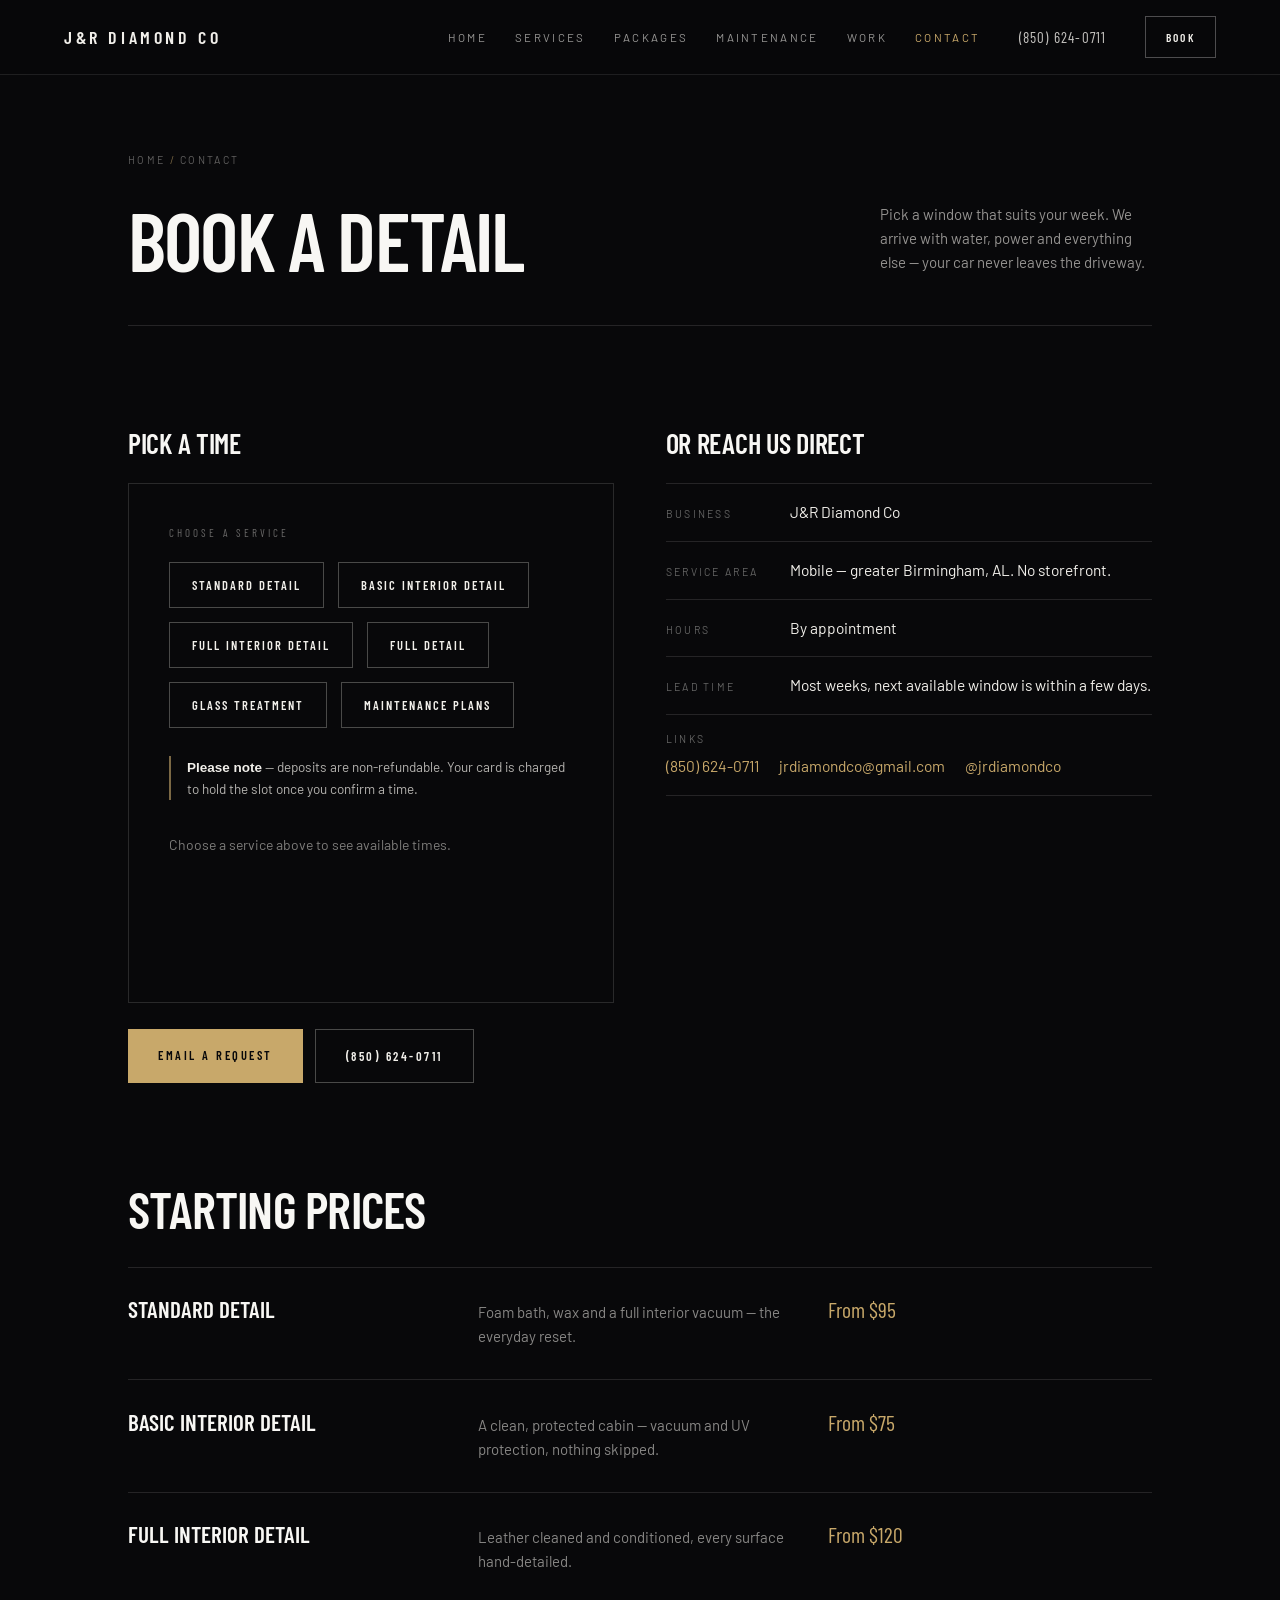
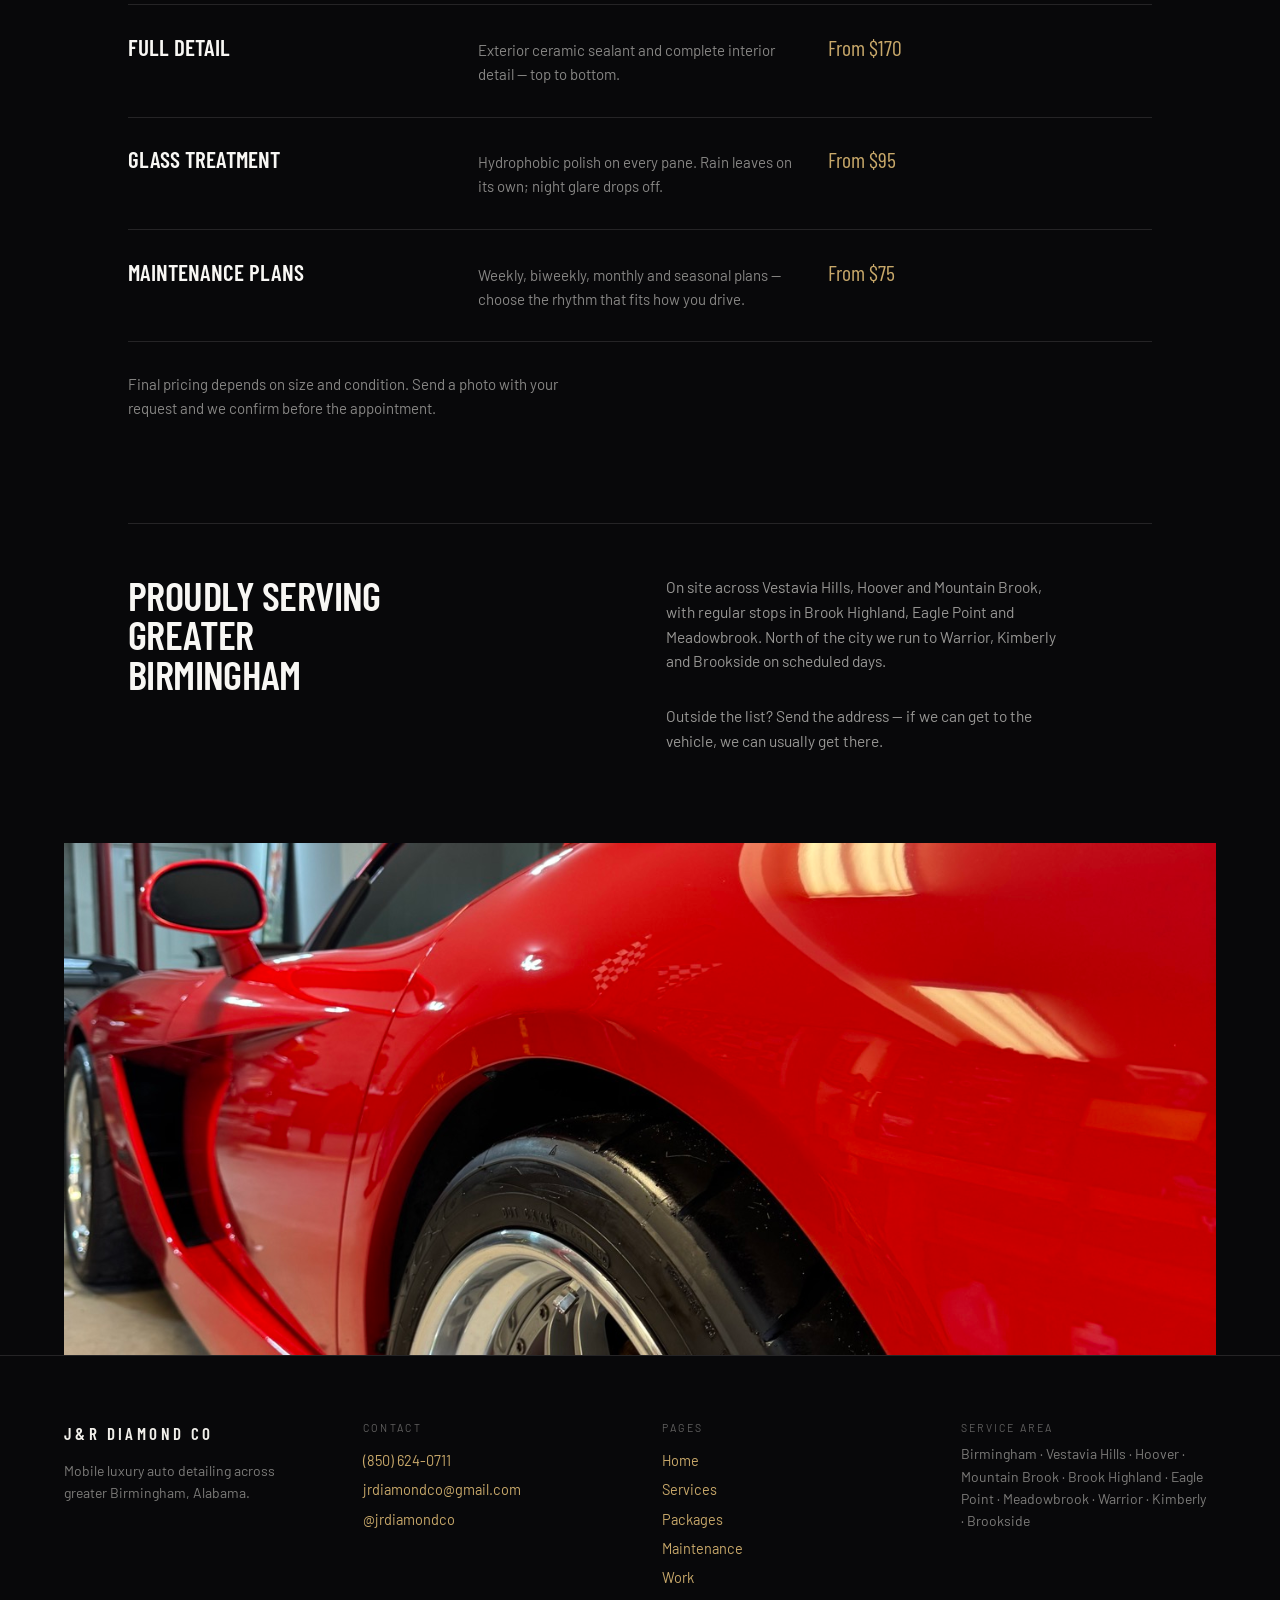
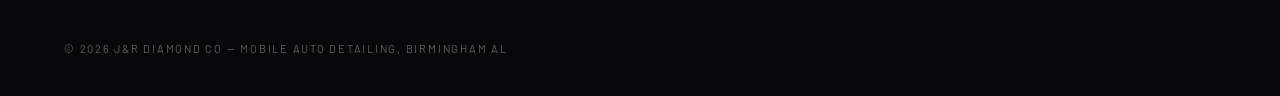
==== commit 156699f7: "Add Maintenance page, plans, and nav entry across the site Adds a dedicated Maintenance page (hero, " ====
--- a/contact.html
+++ b/contact.html
@@ -19,7 +19,7 @@
 <meta name="twitter:title" content="Book Mobile Detailing in Birmingham, AL | J&amp;R Diamond Co">
 <meta name="twitter:description" content="Call (850) 624-0711 or email jrdiamondco@gmail.com to book a mobile detail in greater Birmingham, Alabama.">
 <meta name="twitter:image" content="https://jrdiamondco.com/images/og-jr-diamond-co-mobile-detailing-birmingham.jpg">
-<link rel="stylesheet" href="css/style.css?v=10">
+<link rel="stylesheet" href="css/style.css?v=12">
 <script type="application/ld+json">
 {
   "@context": "https://schema.org",
@@ -45,6 +45,7 @@
       <a href="index.html">Home</a>
       <a href="services.html">Services</a>
       <a href="packages.html">Packages</a>
+      <a href="maintenance.html">Maintenance</a>
       <a href="gallery.html">Work</a>
       <a href="contact.html" aria-current="page">Contact</a>
     </nav>
@@ -60,6 +61,7 @@
   <a href="index.html">Home</a>
   <a href="services.html">Services</a>
   <a href="packages.html">Packages</a>
+  <a href="maintenance.html">Maintenance</a>
   <a href="gallery.html">Work</a>
   <a href="contact.html" aria-current="page">Contact</a>
   <div class="mobile-nav-meta">
@@ -167,8 +169,8 @@
         </a>
         <a href="?service=maintenance-plans#book" class="price-row" data-package="maintenance-plans" data-service="maintenance-plans">
           <h3 data-service-name>Maintenance Plans</h3>
-          <p class="note" data-service-description>Weekly, biweekly or monthly. Same window every visit, so the finish never resets.</p>
-          <p class="price" data-service-price>$120 / mo</p>
+          <p class="note" data-service-description>Weekly, biweekly, monthly and seasonal plans — choose the rhythm that fits how you drive.</p>
+          <p class="price" data-service-price>From $75</p>
         </a>
         <span class="price-rows-close"></span>
       </div>
@@ -208,6 +210,7 @@
       <a href="index.html">Home</a>
       <a href="services.html">Services</a>
       <a href="packages.html">Packages</a>
+      <a href="maintenance.html">Maintenance</a>
       <a href="gallery.html">Work</a>
     </div>
     <div class="footer-area">
@@ -219,7 +222,7 @@
 </footer>
 
 <script src="js/main.js?v=5"></script>
-<script src="js/content.js?v=4"></script>
+<script src="js/content.js?v=5"></script>
 <script src="js/booking.js?v=2"></script>
 </body>
 </html>
--- a/css/style.css
+++ b/css/style.css
@@ -253,11 +253,23 @@
 .hero {
   position: relative;
   min-height: clamp(560px, 92vh, 1000px);
+  padding-top: 0;
   display: flex;
   align-items: flex-end;
   overflow: hidden;
   isolation: isolate;
 }
+.hero.hero--page { min-height: clamp(440px, 64vh, 760px); }
+.hero-lead {
+  margin: clamp(12px, 1.6vw, 18px) 0 0;
+  max-width: 52ch;
+  font-size: clamp(14.5px, 1.05vw, 16.5px);
+  line-height: 1.62;
+  color: var(--muted-64);
+  opacity: 0;
+  animation: jrFadeUp .8s cubic-bezier(.16, 1, .3, 1) .28s both;
+}
+.hero--page .hero-ctas { margin-top: clamp(24px, 3.4vw, 40px); }
 .hero-img {
   position: absolute;
   inset: 0;
@@ -609,102 +621,188 @@
 
 .page-head-note { margin: 0; max-width: 44ch; font-size: clamp(15px, 1.05vw, 17px); color: var(--muted-6); }
 
-/* ---------- Services page: editorial service index ---------- */
-.service-index {
+/* ---------- Services page: categories ---------- */
+.page-services .page-head + section[aria-label="Individual services"] { padding-top: 0; }
+.svc-category {
   border-top: 1px solid var(--hairline-16);
-}
-.service-row {
+  margin-top: clamp(64px, 8vw, 120px);
+  padding-top: clamp(48px, 6vw, 88px);
+}
+.svc-category:first-child { margin-top: clamp(28px, 3.4vw, 48px); }
+
+.svc-category-head {
+  display: flex;
+  flex-wrap: wrap;
+  align-items: flex-start;
+  gap: clamp(16px, 2.2vw, 26px);
+  margin-bottom: clamp(28px, 3.6vw, 48px);
+  max-width: 62ch;
+}
+.svc-cat-icon {
+  flex: 0 0 auto;
+  width: clamp(30px, 2.6vw, 36px);
+  height: clamp(30px, 2.6vw, 36px);
+  color: var(--gold);
+}
+.svc-cat-icon svg { width: 100%; height: 100%; display: block; }
+.svc-cat-head-text { min-width: 0; }
+.svc-cat-index {
+  margin: 0 0 6px;
+  font-family: var(--font-heading);
+  font-size: 11px;
+  letter-spacing: .3em;
+  color: var(--gold-6);
+}
+.svc-cat-name {
+  margin: 0 0 10px;
+  font-family: var(--font-heading);
+  font-weight: 600;
+  text-transform: uppercase;
+  font-size: clamp(24px, 2.6vw, 38px);
+  line-height: 1;
+  letter-spacing: -.014em;
+  color: var(--heading);
+}
+.svc-cat-intro {
+  margin: 0;
+  font-size: 15px;
+  line-height: 1.62;
+  color: var(--muted-6);
+}
+
+/* four-up grid (Exterior Care) */
+.svc-grid {
+  display: grid;
+  grid-template-columns: 1fr;
+  gap: clamp(20px, 2.4vw, 32px);
+  align-items: stretch;
+}
+@media (min-width: 620px) {
+  .svc-grid { grid-template-columns: repeat(2, minmax(0, 1fr)); }
+}
+@media (min-width: 1200px) {
+  .svc-grid { grid-template-columns: repeat(4, minmax(0, 1fr)); }
+}
+
+.svc-card {
+  display: flex;
+  flex-direction: column;
+  height: 100%;
+  border: 1px solid var(--hairline-14);
+  transition: transform .35s cubic-bezier(.16, 1, .3, 1), border-color .35s;
+}
+.svc-card:hover { transform: translateY(-4px); border-color: var(--hairline-28); }
+
+.svc-card-media {
   position: relative;
-  display: grid;
-  grid-template-columns: 1fr;
-  gap: clamp(14px, 2vw, 20px);
-  padding: clamp(26px, 3.2vw, 44px) 0;
-  border-bottom: 1px solid var(--hairline-12);
-}
-.service-row::before {
-  /* gold wash that grows out of the left edge on hover */
-  content: '';
-  position: absolute;
-  inset: 0 auto 0 calc(-1 * clamp(14px, 2vw, 28px));
-  width: 0;
-  background: linear-gradient(90deg, var(--gold-045), transparent 78%);
-  transition: width .55s cubic-bezier(.16, 1, .3, 1);
-  pointer-events: none;
-}
-.service-row:hover::before { width: calc(100% + clamp(28px, 4vw, 56px)); }
-
-.service-row-media { margin: 0; overflow: hidden; }
-.service-row-media img {
+  margin: 0;
+  aspect-ratio: 4 / 5;
+  overflow: hidden;
+}
+.svc-card-media img {
   width: 100%;
-  height: clamp(150px, 34vw, 260px);
+  height: 100%;
   object-fit: cover;
   filter: grayscale(.35) contrast(1.02);
   transition: transform .7s cubic-bezier(.16, 1, .3, 1), filter .7s ease;
 }
-.service-row:hover .service-row-media img { transform: scale(1.06); filter: none; }
-
-.service-row-num {
+.svc-card:hover .svc-card-media img { transform: scale(1.06); filter: none; }
+.svc-card-num {
+  position: absolute;
+  top: 14px;
+  left: 14px;
   margin: 0;
   font-family: var(--font-heading);
   font-size: 11px;
   letter-spacing: .3em;
-  color: var(--gold-6);
-  transition: color .4s;
-}
-.service-row:hover .service-row-num { color: var(--gold); }
-
-.service-row-body { min-width: 0; }
-.service-row-body h3 {
+  color: var(--gold);
+  background: rgba(8, 8, 10, .6);
+  padding: 5px 9px;
+}
+
+.svc-card-body {
+  flex: 1;
+  padding: clamp(18px, 2vw, 24px) clamp(18px, 2vw, 24px) 0;
+}
+.svc-card-body h3 {
   margin: 0 0 10px;
   font-family: var(--font-heading);
   font-weight: 600;
   text-transform: uppercase;
-  font-size: clamp(22px, 2.3vw, 34px);
-  line-height: 1;
-  letter-spacing: -.012em;
-  color: var(--heading);
-  transition: color .35s;
-}
-.service-row:hover .service-row-body h3 { color: var(--gold-hover); }
-.service-row-body .desc {
-  margin: 0;
-  max-width: 46ch;
-  font-size: 15px;
-  line-height: 1.62;
+  font-size: clamp(18px, 1.6vw, 22px);
+  line-height: 1.04;
+  letter-spacing: -.008em;
+  color: var(--heading);
+}
+.svc-card-body .desc {
+  margin: 0;
+  font-size: 14px;
+  line-height: 1.58;
   color: var(--muted-6);
 }
 
-.service-row-aside {
-  display: flex;
-  flex-direction: column;
-  align-items: flex-start;
-  gap: 12px;
-}
-.service-row-aside .price {
-  margin: 0;
-  font-family: var(--font-heading);
-  font-size: clamp(20px, 1.9vw, 28px);
-  line-height: 1;
+.svc-card-foot {
+  display: flex;
+  flex-wrap: wrap;
+  align-items: baseline;
+  justify-content: space-between;
+  gap: 10px 16px;
+  padding: clamp(16px, 1.8vw, 22px) clamp(18px, 2vw, 24px) clamp(18px, 2vw, 24px);
+  margin-top: clamp(14px, 1.6vw, 18px);
+}
+.svc-price {
+  margin: 0;
+  font-family: var(--font-heading);
+  font-size: clamp(17px, 1.5vw, 21px);
   letter-spacing: .01em;
   color: var(--gold);
   white-space: nowrap;
 }
-.service-row-aside .price.is-quote {
-  font-size: 11px;
-  letter-spacing: .26em;
+.svc-price.is-quote {
+  font-size: 10.5px;
+  letter-spacing: .24em;
   text-transform: uppercase;
   color: var(--muted-5);
 }
-.service-row-aside .work-link { display: inline-block; }
-
-@media (min-width: 900px) {
-  .service-row {
-    grid-template-columns: 34px clamp(150px, 15vw, 210px) minmax(0, 1fr) minmax(150px, auto);
-    gap: clamp(22px, 2.8vw, 52px);
-    align-items: center;
-  }
-  .service-row-media img { height: clamp(104px, 8.6vw, 132px); }
-  .service-row-aside { align-items: flex-end; text-align: right; }
+
+/* single-item feature block (Interior Care / Maintenance) */
+.svc-feature-grid {
+  display: grid;
+  grid-template-columns: 1fr;
+  gap: clamp(24px, 3.4vw, 56px);
+  align-items: center;
+}
+@media (min-width: 940px) {
+  .svc-feature-grid { grid-template-columns: minmax(0, 1fr) minmax(0, 1.1fr); }
+}
+.svc-feature-body h3 {
+  margin: 0 0 14px;
+  font-family: var(--font-heading);
+  font-weight: 600;
+  text-transform: uppercase;
+  font-size: clamp(24px, 2.6vw, 38px);
+  line-height: 1;
+  letter-spacing: -.014em;
+  color: var(--heading);
+}
+.svc-feature-body .desc {
+  margin: 0;
+  max-width: 46ch;
+  font-size: clamp(15px, 1.05vw, 17px);
+  line-height: 1.62;
+  color: var(--muted-64);
+}
+.svc-feature-body .svc-card-foot {
+  padding: 0;
+  margin-top: clamp(22px, 2.6vw, 32px);
+  justify-content: flex-start;
+  gap: 24px;
+}
+.svc-feature-media { margin: 0; overflow: hidden; }
+.svc-feature-media img {
+  width: 100%;
+  height: clamp(300px, 40vw, 540px);
+  object-fit: cover;
 }
 
 /* ---------- Add-ons panel ---------- */
@@ -823,35 +921,59 @@
 }
 
 /* ---------- Packages page ---------- */
-/* jump rail across the four packages */
-.package-rail {
-  display: grid;
-  grid-template-columns: repeat(2, minmax(0, 1fr));
-  gap: clamp(10px, 1.4vw, 18px);
+/* comparison rail — name + live price for all four packages at a glance */
+.pkg-compare-rail {
+  display: grid;
+  grid-template-columns: 1fr;
+  gap: clamp(10px, 1.4vw, 16px);
   margin-top: clamp(26px, 3.4vw, 44px);
 }
+@media (min-width: 620px) {
+  .pkg-compare-rail { grid-template-columns: repeat(2, minmax(0, 1fr)); }
+}
 @media (min-width: 1000px) {
-  .package-rail { display: flex; flex-wrap: wrap; }
-}
-.package-rail a {
-  font-family: var(--font-heading);
-  font-weight: 600;
-  font-size: 11px;
-  letter-spacing: .22em;
-  text-transform: uppercase;
-  color: var(--muted-5);
-  padding: 10px 18px;
+  .pkg-compare-rail { grid-template-columns: repeat(4, minmax(0, 1fr)); }
+}
+.pkg-compare-item {
+  position: relative;
+  display: flex;
+  flex-direction: column;
+  gap: 10px;
+  padding: clamp(16px, 1.8vw, 22px) clamp(16px, 1.8vw, 20px);
   border: 1px solid var(--hairline-12);
-  transition: border-color .3s, color .3s;
-}
-.package-rail a:hover { border-color: var(--gold-6); color: var(--gold); }
-.package-rail a {
-  display: flex;
-  align-items: baseline;
-  justify-content: center;
-  gap: 10px;
-}
-.package-rail a .idx { color: var(--gold-6); }
+  transition: border-color .3s, transform .3s;
+}
+.pkg-compare-item:hover { border-color: var(--gold-6); transform: translateY(-2px); }
+.pkg-compare-item.is-featured { border-color: var(--gold-6); background: var(--gold-045); }
+.pkg-compare-idx {
+  font-family: var(--font-heading);
+  font-size: 10.5px;
+  letter-spacing: .28em;
+  color: var(--gold-6);
+}
+.pkg-compare-name {
+  font-family: var(--font-heading);
+  font-weight: 600;
+  text-transform: uppercase;
+  font-size: 15px;
+  letter-spacing: -.005em;
+  color: var(--heading);
+}
+.pkg-compare-price {
+  font-family: var(--font-heading);
+  font-size: clamp(17px, 1.5vw, 20px);
+  color: var(--gold);
+}
+.pkg-compare-badge {
+  align-self: flex-start;
+  margin-top: 2px;
+  font-family: var(--font-heading);
+  font-weight: 600;
+  font-size: 9.5px;
+  letter-spacing: .2em;
+  text-transform: uppercase;
+  color: var(--gold);
+}
 
 .service-block { padding: clamp(52px, 7vw, 120px) 0 0; scroll-margin-top: clamp(80px, 10vh, 120px); }
 .service-block + .service-block { border-top: 1px solid var(--hairline-1); }
@@ -863,9 +985,31 @@
 }
 @media (min-width: 940px) {
   .service-block-grid { grid-template-columns: minmax(0, 1fr) minmax(0, 1.02fr); }
-  /* alternate the photo side so the page reads as a spread, not a list */
-  .service-block.is-flipped .service-block-grid > *:first-child { order: 2; }
-}
+}
+
+/* Full Detail — the recommended package */
+.pkg-badge {
+  display: inline-block;
+  margin: 0 0 clamp(14px, 1.6vw, 20px);
+  padding: 7px 16px;
+  border: 1px solid var(--gold);
+  background: var(--gold-045);
+  font-family: var(--font-heading);
+  font-weight: 600;
+  font-size: 10.5px;
+  letter-spacing: .28em;
+  text-transform: uppercase;
+  color: var(--gold);
+}
+.service-block.is-featured {
+  border-top: none;
+  margin-top: clamp(52px, 7vw, 120px);
+  padding: clamp(32px, 4vw, 56px) clamp(20px, 3vw, 44px) clamp(48px, 6vw, 96px);
+  border: 1px solid var(--gold-6);
+  background: linear-gradient(165deg, var(--gold-045) 0%, transparent 55%);
+  box-shadow: 0 30px 70px -40px rgba(200, 168, 106, .4);
+}
+.service-block.is-featured + .service-block { border-top: none; }
 
 /* oversized ghost numeral */
 .service-num {
@@ -896,7 +1040,6 @@
   line-height: 1.6;
   color: var(--muted-64);
 }
-.service-price { margin: 0 0 clamp(20px, 2.4vw, 30px); font-family: var(--font-heading); font-size: clamp(24px, 2.2vw, 36px); line-height: 1; color: var(--gold); }
 
 /* tiered pricing — open, left-aligned, no boxed table */
 .package-tiers {
@@ -1131,3 +1274,148 @@
 
 .closing-photo { margin: clamp(56px, 7vw, 120px) 0 0; }
 .closing-photo img { width: 100%; height: clamp(260px, 40vw, 560px); object-fit: cover; }
+
+/* ---------- Maintenance page ---------- */
+.breadcrumb-bar { padding: clamp(20px, 3vw, 32px) var(--pad-x) clamp(14px, 1.8vw, 20px); }
+#plans { scroll-margin-top: clamp(80px, 10vh, 120px); }
+
+.mx-plans-head { max-width: 62ch; }
+.mx-plans-head .section-lede { margin-bottom: 0; }
+
+.mx-plan-grid {
+  display: grid;
+  grid-template-columns: 1fr;
+  gap: clamp(20px, 2.4vw, 32px);
+  align-items: stretch;
+  margin-top: clamp(32px, 4vw, 52px);
+}
+@media (min-width: 700px) {
+  .mx-plan-grid { grid-template-columns: repeat(2, minmax(0, 1fr)); }
+}
+@media (min-width: 1100px) {
+  .mx-plan-grid { grid-template-columns: repeat(3, minmax(0, 1fr)); }
+}
+
+.mx-plan-card {
+  display: flex;
+  flex-direction: column;
+  height: 100%;
+  padding: clamp(24px, 2.6vw, 32px);
+  border: 1px solid var(--hairline-14);
+  transition: border-color .3s, transform .3s;
+}
+.mx-plan-card:hover { transform: translateY(-3px); border-color: var(--hairline-28); }
+.mx-plan-card.is-featured { border-color: var(--gold-6); background: var(--gold-045); }
+.mx-badge {
+  align-self: flex-start;
+  margin: 0 0 12px;
+  font-family: var(--font-heading);
+  font-weight: 600;
+  font-size: 9.5px;
+  letter-spacing: .22em;
+  text-transform: uppercase;
+  color: var(--gold);
+}
+.mx-plan-card h3 {
+  margin: 0 0 10px;
+  font-family: var(--font-heading);
+  font-weight: 600;
+  text-transform: uppercase;
+  font-size: clamp(20px, 1.8vw, 25px);
+  line-height: 1.04;
+  letter-spacing: -.01em;
+  color: var(--heading);
+}
+.mx-plan-desc {
+  margin: 0;
+  font-size: 14px;
+  line-height: 1.58;
+  color: var(--muted-6);
+}
+.mx-plan-card .package-tiers { flex: 1; margin-top: clamp(18px, 2vw, 24px); }
+.mx-plan-card .btn { align-self: flex-start; margin-top: clamp(4px, 1vw, 10px); }
+
+/* what's included */
+.mx-included-grid {
+  display: grid;
+  grid-template-columns: 1fr;
+  gap: clamp(28px, 3.4vw, 48px);
+  margin-top: clamp(32px, 4vw, 52px);
+}
+@media (min-width: 620px) {
+  .mx-included-grid { grid-template-columns: repeat(2, minmax(0, 1fr)); }
+}
+@media (min-width: 1100px) {
+  .mx-included-grid { grid-template-columns: repeat(3, minmax(0, 1fr)); }
+}
+.mx-included-item { display: flex; flex-direction: column; gap: 14px; max-width: 42ch; }
+.mx-included-icon { flex: 0 0 auto; width: 30px; height: 30px; color: var(--gold); }
+.mx-included-icon svg { width: 100%; height: 100%; display: block; }
+.mx-included-item h3 {
+  margin: 0;
+  font-family: var(--font-heading);
+  font-weight: 600;
+  text-transform: uppercase;
+  font-size: 16px;
+  letter-spacing: .01em;
+  color: var(--heading);
+}
+.mx-included-item p {
+  margin: 0;
+  font-size: 14px;
+  line-height: 1.58;
+  color: var(--muted-6);
+}
+
+/* how it works */
+.mx-steps {
+  display: grid;
+  grid-template-columns: 1fr;
+  gap: clamp(32px, 4vw, 56px);
+  margin-top: clamp(32px, 4vw, 52px);
+}
+@media (min-width: 780px) {
+  .mx-steps { grid-template-columns: repeat(3, minmax(0, 1fr)); }
+}
+.mx-step { max-width: 40ch; }
+.mx-step h3 {
+  margin: 0 0 10px;
+  font-family: var(--font-heading);
+  font-weight: 600;
+  text-transform: uppercase;
+  font-size: clamp(19px, 1.8vw, 24px);
+  line-height: 1.08;
+  letter-spacing: -.008em;
+  color: var(--heading);
+}
+.mx-step p {
+  margin: 0;
+  font-size: 14.5px;
+  line-height: 1.6;
+  color: var(--muted-6);
+}
+
+/* please-note callout */
+.mx-notice {
+  max-width: 68ch;
+  padding: clamp(26px, 3.2vw, 40px) clamp(24px, 3vw, 36px);
+  border: 1px solid var(--hairline-16);
+  border-left: 2px solid var(--gold-6);
+}
+.mx-notice h2 {
+  margin: 0 0 12px;
+  font-family: var(--font-heading);
+  font-weight: 600;
+  text-transform: uppercase;
+  font-size: clamp(19px, 2vw, 27px);
+  line-height: 1.1;
+  letter-spacing: -.006em;
+  color: var(--heading);
+}
+.mx-notice p {
+  margin: 0;
+  max-width: 60ch;
+  font-size: 15px;
+  line-height: 1.65;
+  color: var(--muted-64);
+}
